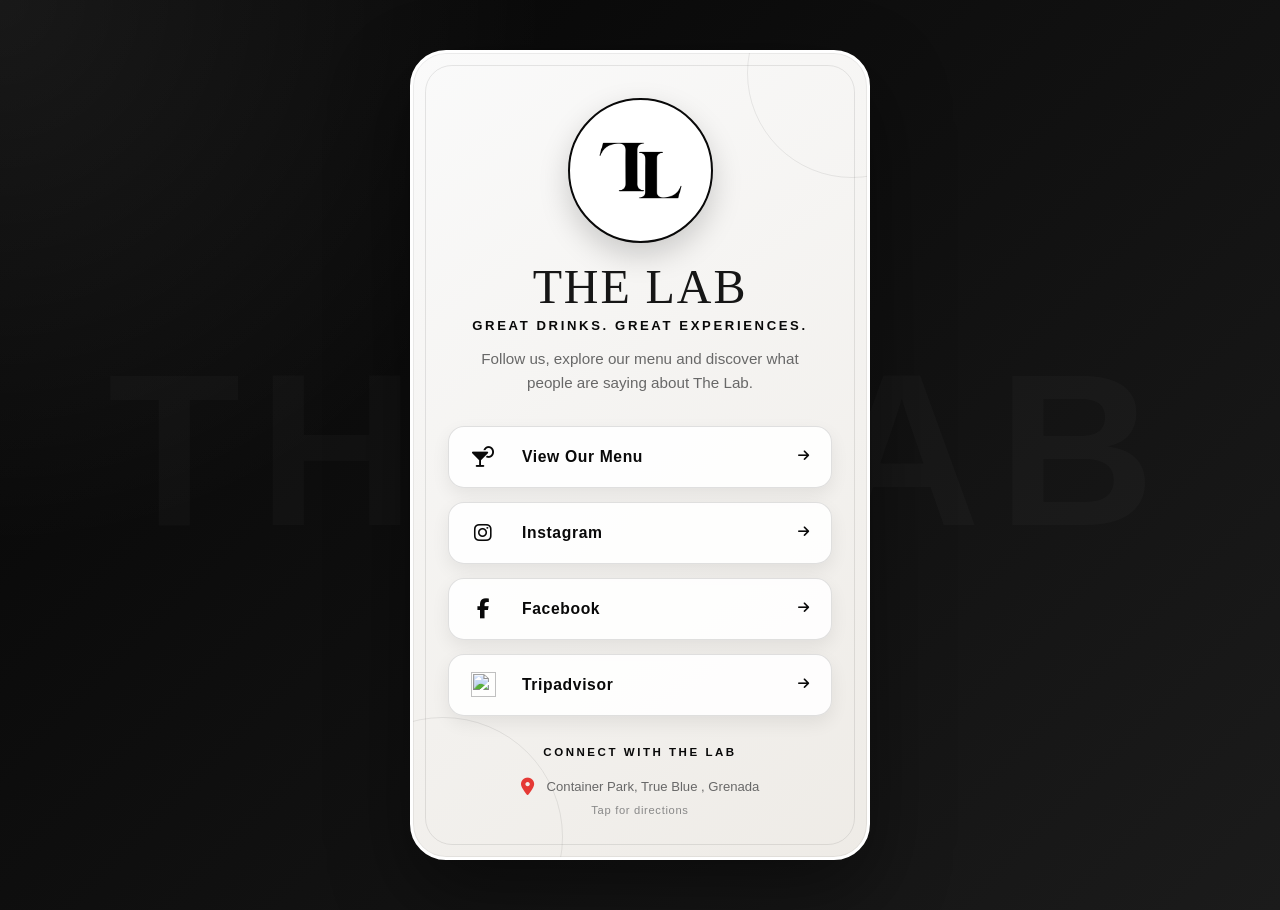
==== index.html @ 49b2a1d4 "Add index" ====
<!DOCTYPE html>
<html lang="en">
<head>
    <meta charset="UTF-8">

    <meta
        name="viewport"
        content="width=device-width, initial-scale=1.0"
    >

    <meta
        name="description"
        content="Connect with The Lab on Facebook, Instagram and Tripadvisor, or view our menu."
    >

    <title>The Lab | Connect With Us</title>

    <link rel="stylesheet" href="style.css">

    <!-- Font Awesome icons -->
    <link
        rel="stylesheet"
        href="https://cdnjs.cloudflare.com/ajax/libs/font-awesome/6.7.2/css/all.min.css"
    >
</head>

<body>

    <main class="page-container">

        <section class="profile-card">

            <div class="decorative-circle circle-one"></div>
            <div class="decorative-circle circle-two"></div>

            <header class="profile-header">

                <div class="logo-container">
                    <img
                        src="images/the-lab-logo.png"
                        alt="The Lab logo"
                        class="profile-logo"
                    >
                </div>

                <h1>The Lab</h1>

                <p class="tagline">
                    Great drinks. Great experiences.
                </p>

                <p class="intro">
                    Follow us, explore our menu and discover what people
                    are saying about The Lab.
                </p>

            </header>

            <nav class="social-links" aria-label="The Lab links">
                <!-- Replace menu.html with your menu page or PDF link -->
                <a
                    href="menu.html"
                    class="social-link menu-link"
                >
                    <span class="icon-container">
                        <i class="fa-solid fa-martini-glass-citrus"></i>
                    </span>

                    <span class="link-text">View Our Menu</span>

                    <i class="fa-solid fa-arrow-right arrow-icon"></i>
                </a>         
                       
                <!-- Replace the URL below with your Instagram link -->
                <a
                    href="https://www.instagram.com/YOUR-PAGE"
                    class="social-link instagram-link"
                    target="_blank"
                    rel="noopener noreferrer"
                >
                    <span class="icon-container">
                        <i class="fa-brands fa-instagram"></i>
                    </span>

                    <span class="link-text">Instagram</span>

                    <i class="fa-solid fa-arrow-right arrow-icon"></i>
                </a>
                <!-- Replace the URL below with your Facebook link -->
                <a
                    href="https://www.facebook.com/YOUR-PAGE"
                    class="social-link facebook-link"
                    target="_blank"
                    rel="noopener noreferrer"
                >
                    <span class="icon-container">
                        <i class="fa-brands fa-facebook-f"></i>
                    </span>

                    <span class="link-text">Facebook</span>

                    <i class="fa-solid fa-arrow-right arrow-icon"></i>
                </a>





                <!-- Replace the URL below with your Tripadvisor link -->
                <a
                    href="https://www.tripadvisor.com/YOUR-PAGE"
                    class="social-link tripadvisor-link"
                    target="_blank"
                    rel="noopener noreferrer"
                >
                    <span class="icon-container">
                       <img
    src="https://cdn.simpleicons.org/tripadvisor/000000"
    alt=""
    class="tripadvisor-icon"
>
                    </span>

                    <span class="link-text">Tripadvisor</span>

                    <i class="fa-solid fa-arrow-right arrow-icon"></i>
                </a>

            </nav>

            <footer class="profile-footer">

                <p>Connect with The Lab</p>

              <a
    href="https://www.google.com/maps/search/?api=1&query=True+Blue+Container+Park+Grenada"
    class="location-link"
    target="_blank"
    rel="noopener noreferrer"
    aria-label="Open The Lab location in Google Maps"
>
    <i class="fa-solid fa-location-dot"></i>

    <span>
       Container Park, True Blue , Grenada
    </span>

    <small>Tap for directions</small>
</a>

            </footer>

        </section>

    </main>

</body>
</html>
---- style.css ----
/* =========================================
   THE LAB LINK PAGE
   ========================================= */

:root {
    --black: #090909;
    --soft-black: #161616;
    --white: #ffffff;
    --cream: #f6f3ee;
    --light-grey: #eeeeee;
    --text-grey: #686868;

    --facebook-blue: #1877f2;
    --tripadvisor-green: #34e0a1;

    --card-width: 460px;
    --transition: 0.3s ease;
}


/* =========================================
   BASIC RESET
   ========================================= */

* {
    box-sizing: border-box;
    margin: 0;
    padding: 0;
}

html {
    scroll-behavior: smooth;
}

body {
    min-height: 100vh;
    font-family: Arial, Helvetica, sans-serif;
    color: var(--soft-black);
    background:
        radial-gradient(
            circle at top left,
            rgba(255, 255, 255, 0.08),
            transparent 35%
        ),
        linear-gradient(
            135deg,
            #050505,
            #1b1b1b
        );
}


/* =========================================
   PAGE CONTAINER
   ========================================= */

.page-container {
    position: relative;
    display: flex;
    align-items: center;
    justify-content: center;
    min-height: 100vh;
    padding: 50px 20px;
    overflow: hidden;
}


/* Background decorative text */

.page-container::before {
    content: "THE LAB";
    position: fixed;
    top: 50%;
    left: 50%;
    z-index: 0;

    color: rgba(255, 255, 255, 0.025);
    font-size: clamp(5rem, 17vw, 15rem);
    font-weight: 900;
    letter-spacing: 0.08em;
    white-space: nowrap;

    transform: translate(-50%, -50%);
    pointer-events: none;
}


/* =========================================
   PROFILE CARD
   ========================================= */

.profile-card {
    position: relative;
    z-index: 1;

    width: 100%;
    max-width: var(--card-width);
    padding: 45px 35px 30px;

    background:
        linear-gradient(
            145deg,
            rgba(255, 255, 255, 0.98),
            rgba(243, 240, 235, 0.98)
        );

    border: 3px solid var(--white);
    border-radius: 36px;

    box-shadow:
        0 30px 80px rgba(0, 0, 0, 0.45),
        inset 0 0 0 1px rgba(0, 0, 0, 0.06);

    overflow: hidden;
}


/* Inner decorative line */

.profile-card::before {
    content: "";
    position: absolute;
    inset: 12px;

    border: 1px solid rgba(0, 0, 0, 0.09);
    border-radius: 27px;

    pointer-events: none;
}


/* =========================================
   DECORATIVE CIRCLES
   ========================================= */

.decorative-circle {
    position: absolute;
    border: 1px solid rgba(0, 0, 0, 0.08);
    border-radius: 50%;
    pointer-events: none;
}

.circle-one {
    top: -85px;
    right: -90px;
    width: 210px;
    height: 210px;
}

.circle-two {
    bottom: -100px;
    left: -90px;
    width: 240px;
    height: 240px;
}


/* =========================================
   PROFILE HEADER
   ========================================= */

.profile-header {
    position: relative;
    z-index: 2;
    text-align: center;
}

.logo-container {
    display: inline-flex;
    align-items: center;
    justify-content: center;

    width: 145px;
    height: 145px;
    margin-bottom: 20px;
    padding: 6px;

    background: var(--white);
    border: 2px solid var(--black);
    border-radius: 50%;

    box-shadow: 0 12px 30px rgba(0, 0, 0, 0.18);
}

.profile-logo {
    display: block;
    width: 100%;
    height: 100%;

    object-fit: cover;
    border-radius: 50%;
}

.profile-header h1 {
    margin-bottom: 7px;

    font-family: Georgia, "Times New Roman", serif;
    font-size: 3rem;
    font-weight: 500;
    letter-spacing: 0.04em;
    line-height: 1;
    text-transform: uppercase;
}

.tagline {
    margin-bottom: 14px;

    color: var(--black);
    font-size: 0.82rem;
    font-weight: 700;
    letter-spacing: 0.2em;
    text-transform: uppercase;
}

.intro {
    max-width: 335px;
    margin: 0 auto 30px;

    color: var(--text-grey);
    font-size: 0.95rem;
    line-height: 1.6;
}


/* =========================================
   SOCIAL LINKS
   ========================================= */

.social-links {
    position: relative;
    z-index: 2;

    display: flex;
    flex-direction: column;
    gap: 14px;
}

.social-link {
    position: relative;

    display: grid;
    grid-template-columns: 48px 1fr 30px;
    align-items: center;

    width: 100%;
    min-height: 62px;
    padding: 7px 13px;

    color: var(--black);
    text-decoration: none;

    background: rgba(255, 255, 255, 0.88);
    border: 1px solid rgba(0, 0, 0, 0.12);
    border-radius: 16px;

    box-shadow: 0 7px 18px rgba(0, 0, 0, 0.07);

    transition:
        color var(--transition),
        background var(--transition),
        border-color var(--transition),
        box-shadow var(--transition),
        transform var(--transition);
}

.icon-container {
    display: flex;
    align-items: center;
    justify-content: center;

    width: 42px;
    height: 42px;

    font-size: 1.25rem;
    border-radius: 12px;

    transition:
        color var(--transition),
        background var(--transition),
        transform var(--transition);
}

.link-text {
    padding: 0 12px;

    font-size: 0.98rem;
    font-weight: 700;
    letter-spacing: 0.04em;
}

.arrow-icon {
    justify-self: center;
    font-size: 0.8rem;

    transition: transform var(--transition);
}


/* General hover movement */

.social-link:hover,
.social-link:focus-visible {
    color: var(--white);
    border-color: transparent;

    box-shadow: 0 12px 25px rgba(0, 0, 0, 0.18);
    transform: translateY(-3px);
}

.social-link:hover .icon-container,
.social-link:focus-visible .icon-container {
    background: rgba(255, 255, 255, 0.18);
    transform: scale(1.05);
}

.social-link:hover .arrow-icon,
.social-link:focus-visible .arrow-icon {
    transform: translateX(4px);
}


/* =========================================
   FACEBOOK HOVER
   ========================================= */

.facebook-link:hover,
.facebook-link:focus-visible {
    background: var(--facebook-blue);
}


/* =========================================
   INSTAGRAM HOVER
   ========================================= */

.instagram-link:hover,
.instagram-link:focus-visible {
    background:
        linear-gradient(
            135deg,
            #405de6 0%,
            #5851db 18%,
            #833ab4 36%,
            #c13584 54%,
            #e1306c 68%,
            #fd1d1d 82%,
            #f77737 100%
        );
}


/* =========================================
   MENU HOVER
   ========================================= */

.menu-link:hover,
.menu-link:focus-visible {
    color: var(--white);
    background: var(--black);
}


/* =========================================
   TRIPADVISOR HOVER
   ========================================= */

.tripadvisor-link:hover,
.tripadvisor-link:focus-visible {
    color: var(--black);
    background: var(--tripadvisor-green);
}

.tripadvisor-link:hover .icon-container,
.tripadvisor-link:focus-visible .icon-container {
    color: var(--black);
    background: rgba(255, 255, 255, 0.45);
}


/* =========================================
   KEYBOARD ACCESSIBILITY
   ========================================= */

.social-link:focus-visible {
    outline: 3px solid var(--black);
    outline-offset: 4px;
}


/* =========================================
   FOOTER
   ========================================= */

.profile-footer {
    position: relative;
    z-index: 2;

    margin-top: 30px;
    text-align: center;
}

.profile-footer p {
    margin-bottom: 9px;

    color: var(--black);
    font-size: 0.72rem;
    font-weight: 700;
    letter-spacing: 0.22em;
    text-transform: uppercase;
}

.profile-footer span {
    color: var(--text-grey);
    font-size: 0.82rem;
}

.profile-footer i {
    margin-right: 5px;
}


/* =========================================
   TABLET AND SMALL LAPTOPS
   ========================================= */

@media (max-width: 768px) {
    .page-container {
        padding: 30px 16px;
    }

    .profile-card {
        max-width: 430px;
        padding: 38px 28px 26px;
        border-radius: 30px;
    }

    .logo-container {
        width: 130px;
        height: 130px;
    }

    .profile-header h1 {
        font-size: 2.6rem;
    }
}


/* =========================================
   MOBILE PHONES
   ========================================= */

@media (max-width: 480px) {
    .page-container {
        align-items: flex-start;
        padding: 14px 10px;
    }

    .profile-card {
        min-height: calc(100vh - 28px);
        padding: 32px 18px 24px;

        border-width: 2px;
        border-radius: 25px;
    }

    .profile-card::before {
        inset: 8px;
        border-radius: 19px;
    }

    .logo-container {
        width: 112px;
        height: 112px;
        margin-bottom: 16px;
    }

    .profile-header h1 {
        font-size: 2.25rem;
    }

    .tagline {
        font-size: 0.7rem;
        letter-spacing: 0.14em;
    }

    .intro {
        margin-bottom: 24px;
        padding: 0 8px;
        font-size: 0.87rem;
    }

    .social-links {
        gap: 11px;
    }

    .social-link {
        grid-template-columns: 43px 1fr 24px;
        min-height: 57px;
        padding: 6px 10px;
        border-radius: 14px;
    }

    .icon-container {
        width: 38px;
        height: 38px;
        font-size: 1.1rem;
    }

    .link-text {
        padding: 0 9px;
        font-size: 0.9rem;
    }

    .profile-footer {
        margin-top: 24px;
    }
}


/* =========================================
   VERY SMALL MOBILE PHONES
   ========================================= */

@media (max-width: 350px) {
    .profile-card {
        padding-right: 14px;
        padding-left: 14px;
    }

    .profile-header h1 {
        font-size: 2rem;
    }

    .link-text {
        font-size: 0.84rem;
    }
}


/* =========================================
   REDUCED-MOTION ACCESSIBILITY
   ========================================= */

@media (prefers-reduced-motion: reduce) {
    *,
    *::before,
    *::after {
        scroll-behavior: auto !important;
        transition: none !important;
    }
}

/* =========================================
   CLICKABLE BUSINESS LOCATION
   ========================================= */

.location-link {
    display: inline-flex;
    align-items: center;
    justify-content: center;
    gap: 8px;
    flex-wrap: wrap;

    padding: 10px 15px;

    color: var(--text-grey);
    font-size: 0.85rem;
    text-decoration: none;

    border: 1px solid transparent;
    border-radius: 12px;

    transition:
        color var(--transition),
        background var(--transition),
        border-color var(--transition),
        transform var(--transition);
}

.location-link i {
    color: #e53935;
    font-size: 1.1rem;
}

.location-link small {
    width: 100%;
    margin-top: 1px;

    color: #888888;
    font-size: 0.7rem;
    letter-spacing: 0.06em;
}

.location-link:hover,
.location-link:focus-visible {
    color: var(--white);
    background: var(--black);
    border-color: var(--black);
    transform: translateY(-2px);
}

.location-link:hover i,
.location-link:focus-visible i {
    color: #ff4d4d;
}

.location-link:hover small,
.location-link:focus-visible small {
    color: #dddddd;
}

.location-link:focus-visible {
    outline: 3px solid var(--black);
    outline-offset: 3px;
}

.tripadvisor-icon {
    display: block;
    width: 25px;
    height: 25px;
    object-fit: contain;

    transition:
        transform var(--transition),
        filter var(--transition);
}

.tripadvisor-link:hover .tripadvisor-icon,
.tripadvisor-link:focus-visible .tripadvisor-icon {
    transform: scale(1.08);
}
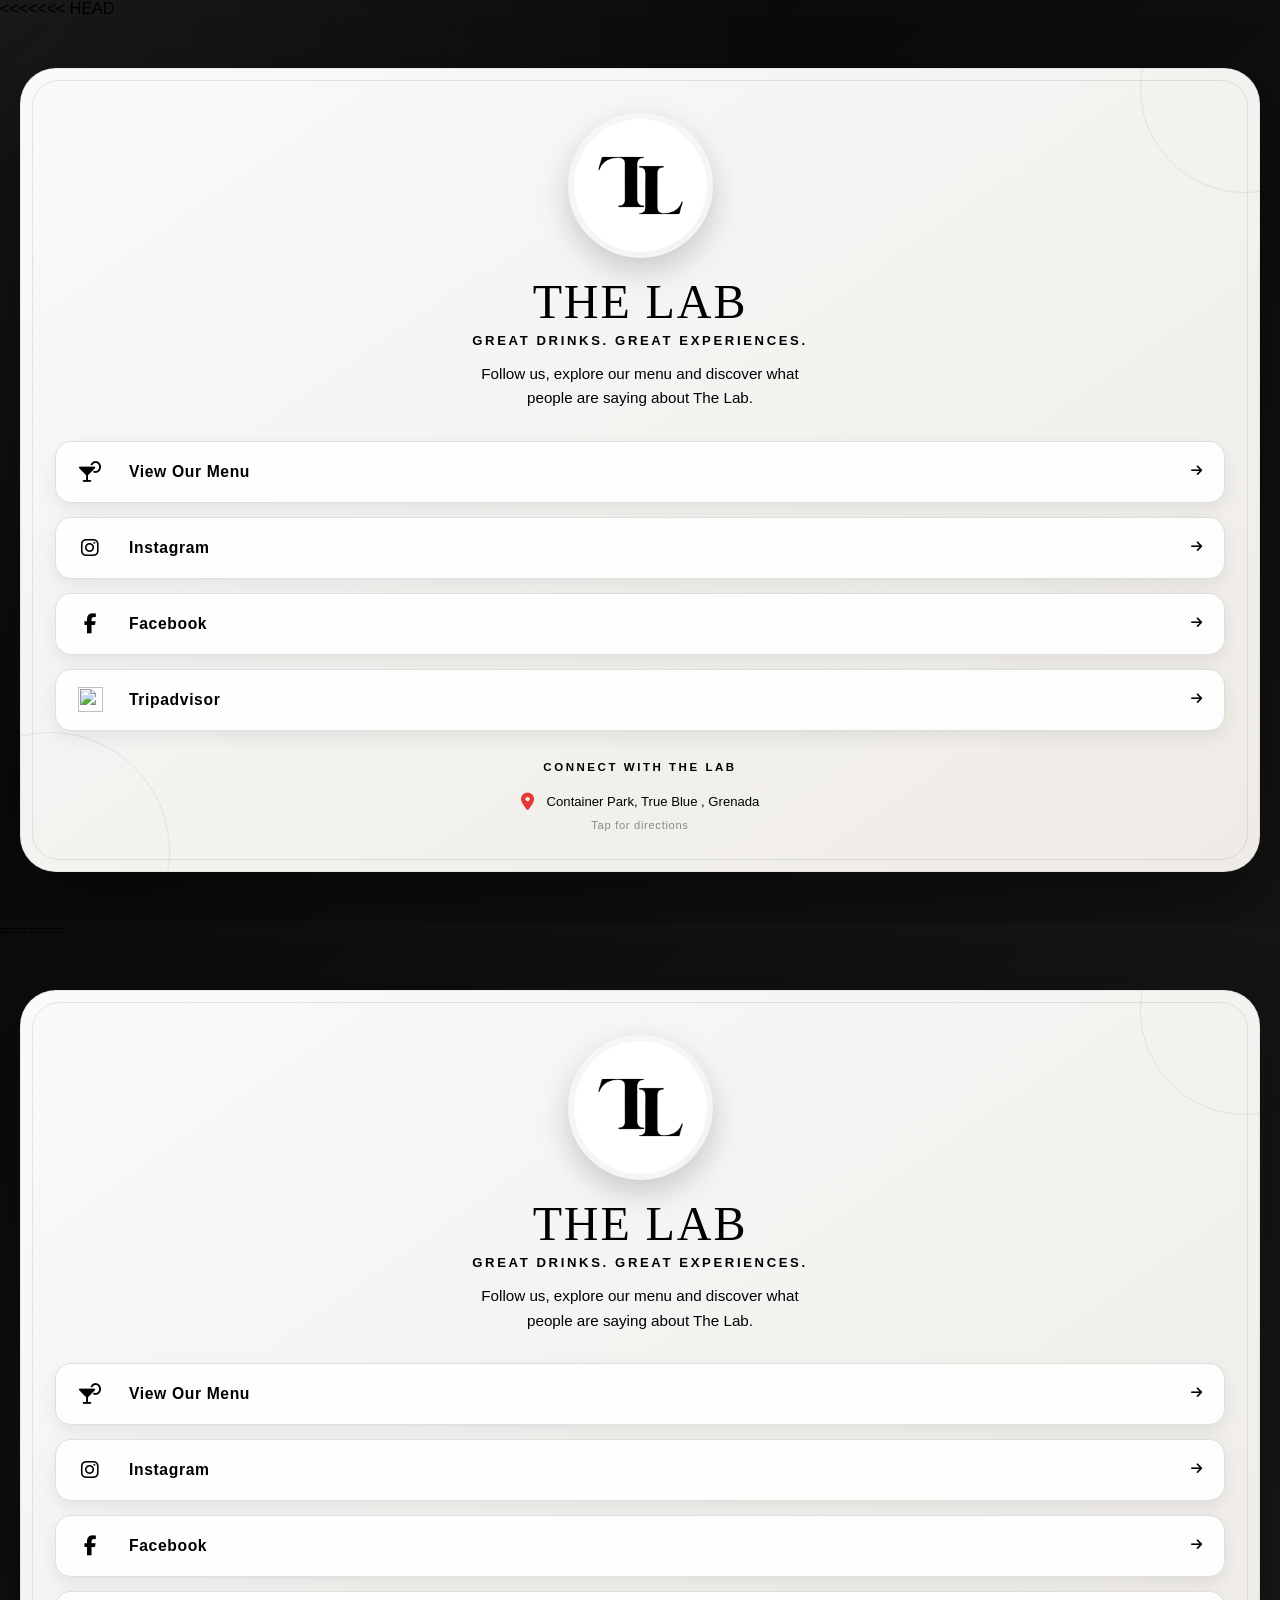
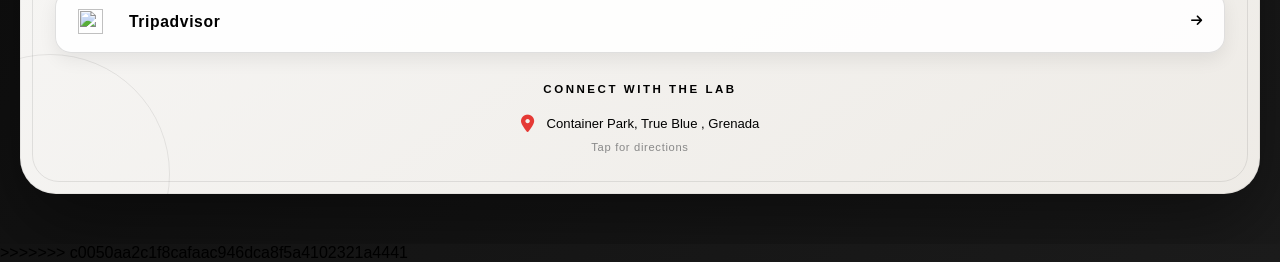
==== commit 173069b4: "Add The Lab website" ====
--- a/index.html
+++ b/index.html
@@ -1,3 +1,4 @@
+<<<<<<< HEAD
 <!DOCTYPE html>
 <html lang="en">
 <head>
@@ -155,4 +156,163 @@
     </main>
 
 </body>
+=======
+<!DOCTYPE html>
+<html lang="en">
+<head>
+    <meta charset="UTF-8">
+
+    <meta
+        name="viewport"
+        content="width=device-width, initial-scale=1.0"
+    >
+
+    <meta
+        name="description"
+        content="Connect with The Lab on Facebook, Instagram and Tripadvisor, or view our menu."
+    >
+
+    <title>The Lab | Connect With Us</title>
+
+    <link rel="stylesheet" href="style.css">
+
+    <!-- Font Awesome icons -->
+    <link
+        rel="stylesheet"
+        href="https://cdnjs.cloudflare.com/ajax/libs/font-awesome/6.7.2/css/all.min.css"
+    >
+</head>
+
+<body>
+
+    <main class="page-container">
+
+        <section class="profile-card">
+
+            <div class="decorative-circle circle-one"></div>
+            <div class="decorative-circle circle-two"></div>
+
+            <header class="profile-header">
+
+                <div class="logo-container">
+                    <img
+                        src="images/the-lab-logo.png"
+                        alt="The Lab logo"
+                        class="profile-logo"
+                    >
+                </div>
+
+                <h1>The Lab</h1>
+
+                <p class="tagline">
+                    Great drinks. Great experiences.
+                </p>
+
+                <p class="intro">
+                    Follow us, explore our menu and discover what people
+                    are saying about The Lab.
+                </p>
+
+            </header>
+
+            <nav class="social-links" aria-label="The Lab links">
+                <!-- Replace menu.html with your menu page or PDF link -->
+                <a
+                    href="menu.html"
+                    class="social-link menu-link"
+                >
+                    <span class="icon-container">
+                        <i class="fa-solid fa-martini-glass-citrus"></i>
+                    </span>
+
+                    <span class="link-text">View Our Menu</span>
+
+                    <i class="fa-solid fa-arrow-right arrow-icon"></i>
+                </a>         
+                       
+                <!-- Replace the URL below with your Instagram link -->
+                <a
+                    href="https://www.instagram.com/YOUR-PAGE"
+                    class="social-link instagram-link"
+                    target="_blank"
+                    rel="noopener noreferrer"
+                >
+                    <span class="icon-container">
+                        <i class="fa-brands fa-instagram"></i>
+                    </span>
+
+                    <span class="link-text">Instagram</span>
+
+                    <i class="fa-solid fa-arrow-right arrow-icon"></i>
+                </a>
+                <!-- Replace the URL below with your Facebook link -->
+                <a
+                    href="https://www.facebook.com/YOUR-PAGE"
+                    class="social-link facebook-link"
+                    target="_blank"
+                    rel="noopener noreferrer"
+                >
+                    <span class="icon-container">
+                        <i class="fa-brands fa-facebook-f"></i>
+                    </span>
+
+                    <span class="link-text">Facebook</span>
+
+                    <i class="fa-solid fa-arrow-right arrow-icon"></i>
+                </a>
+
+
+
+
+
+                <!-- Replace the URL below with your Tripadvisor link -->
+                <a
+                    href="https://www.tripadvisor.com/YOUR-PAGE"
+                    class="social-link tripadvisor-link"
+                    target="_blank"
+                    rel="noopener noreferrer"
+                >
+                    <span class="icon-container">
+                       <img
+    src="https://cdn.simpleicons.org/tripadvisor/000000"
+    alt=""
+    class="tripadvisor-icon"
+>
+                    </span>
+
+                    <span class="link-text">Tripadvisor</span>
+
+                    <i class="fa-solid fa-arrow-right arrow-icon"></i>
+                </a>
+
+            </nav>
+
+            <footer class="profile-footer">
+
+                <p>Connect with The Lab</p>
+
+              <a
+    href="https://www.google.com/maps/search/?api=1&query=True+Blue+Container+Park+Grenada"
+    class="location-link"
+    target="_blank"
+    rel="noopener noreferrer"
+    aria-label="Open The Lab location in Google Maps"
+>
+    <i class="fa-solid fa-location-dot"></i>
+
+    <span>
+       Container Park, True Blue , Grenada
+    </span>
+
+    <small>Tap for directions</small>
+</a>
+
+            </footer>
+
+        </section>
+
+    </main>
+
+</body>
+>>>>>>> c0050aa2c1f8cafaac946dca8f5a4102321a4441
 </html>
--- a/style.css
+++ b/style.css
@@ -1,631 +1,1264 @@
-/* =========================================
-   THE LAB LINK PAGE
-   ========================================= */
-
-:root {
-    --black: #090909;
-    --soft-black: #161616;
-    --white: #ffffff;
-    --cream: #f6f3ee;
-    --light-grey: #eeeeee;
-    --text-grey: #686868;
-
-    --facebook-blue: #1877f2;
-    --tripadvisor-green: #34e0a1;
-
-    --card-width: 460px;
-    --transition: 0.3s ease;
-}
-
-
-/* =========================================
-   BASIC RESET
-   ========================================= */
-
-* {
-    box-sizing: border-box;
-    margin: 0;
-    padding: 0;
-}
-
-html {
-    scroll-behavior: smooth;
-}
-
-body {
-    min-height: 100vh;
-    font-family: Arial, Helvetica, sans-serif;
-    color: var(--soft-black);
-    background:
-        radial-gradient(
-            circle at top left,
-            rgba(255, 255, 255, 0.08),
-            transparent 35%
-        ),
-        linear-gradient(
-            135deg,
-            #050505,
-            #1b1b1b
-        );
-}
-
-
-/* =========================================
-   PAGE CONTAINER
-   ========================================= */
-
-.page-container {
-    position: relative;
-    display: flex;
-    align-items: center;
-    justify-content: center;
-    min-height: 100vh;
-    padding: 50px 20px;
-    overflow: hidden;
-}
-
-
-/* Background decorative text */
-
-.page-container::before {
-    content: "THE LAB";
-    position: fixed;
-    top: 50%;
-    left: 50%;
-    z-index: 0;
-
-    color: rgba(255, 255, 255, 0.025);
-    font-size: clamp(5rem, 17vw, 15rem);
-    font-weight: 900;
-    letter-spacing: 0.08em;
-    white-space: nowrap;
-
-    transform: translate(-50%, -50%);
-    pointer-events: none;
-}
-
-
-/* =========================================
-   PROFILE CARD
-   ========================================= */
-
-.profile-card {
-    position: relative;
-    z-index: 1;
-
-    width: 100%;
-    max-width: var(--card-width);
-    padding: 45px 35px 30px;
-
-    background:
-        linear-gradient(
-            145deg,
-            rgba(255, 255, 255, 0.98),
-            rgba(243, 240, 235, 0.98)
-        );
-
-    border: 3px solid var(--white);
-    border-radius: 36px;
-
-    box-shadow:
-        0 30px 80px rgba(0, 0, 0, 0.45),
-        inset 0 0 0 1px rgba(0, 0, 0, 0.06);
-
-    overflow: hidden;
-}
-
-
-/* Inner decorative line */
-
-.profile-card::before {
-    content: "";
-    position: absolute;
-    inset: 12px;
-
-    border: 1px solid rgba(0, 0, 0, 0.09);
-    border-radius: 27px;
-
-    pointer-events: none;
-}
-
-
-/* =========================================
-   DECORATIVE CIRCLES
-   ========================================= */
-
-.decorative-circle {
-    position: absolute;
-    border: 1px solid rgba(0, 0, 0, 0.08);
-    border-radius: 50%;
-    pointer-events: none;
-}
-
-.circle-one {
-    top: -85px;
-    right: -90px;
-    width: 210px;
-    height: 210px;
-}
-
-.circle-two {
-    bottom: -100px;
-    left: -90px;
-    width: 240px;
-    height: 240px;
-}
-
-
-/* =========================================
-   PROFILE HEADER
-   ========================================= */
-
-.profile-header {
-    position: relative;
-    z-index: 2;
-    text-align: center;
-}
-
-.logo-container {
-    display: inline-flex;
-    align-items: center;
-    justify-content: center;
-
-    width: 145px;
-    height: 145px;
-    margin-bottom: 20px;
-    padding: 6px;
-
-    background: var(--white);
-    border: 2px solid var(--black);
-    border-radius: 50%;
-
-    box-shadow: 0 12px 30px rgba(0, 0, 0, 0.18);
-}
-
-.profile-logo {
-    display: block;
-    width: 100%;
-    height: 100%;
-
-    object-fit: cover;
-    border-radius: 50%;
-}
-
-.profile-header h1 {
-    margin-bottom: 7px;
-
-    font-family: Georgia, "Times New Roman", serif;
-    font-size: 3rem;
-    font-weight: 500;
-    letter-spacing: 0.04em;
-    line-height: 1;
-    text-transform: uppercase;
-}
-
-.tagline {
-    margin-bottom: 14px;
-
-    color: var(--black);
-    font-size: 0.82rem;
-    font-weight: 700;
-    letter-spacing: 0.2em;
-    text-transform: uppercase;
-}
-
-.intro {
-    max-width: 335px;
-    margin: 0 auto 30px;
-
-    color: var(--text-grey);
-    font-size: 0.95rem;
-    line-height: 1.6;
-}
-
-
-/* =========================================
-   SOCIAL LINKS
-   ========================================= */
-
-.social-links {
-    position: relative;
-    z-index: 2;
-
-    display: flex;
-    flex-direction: column;
-    gap: 14px;
-}
-
-.social-link {
-    position: relative;
-
-    display: grid;
-    grid-template-columns: 48px 1fr 30px;
-    align-items: center;
-
-    width: 100%;
-    min-height: 62px;
-    padding: 7px 13px;
-
-    color: var(--black);
-    text-decoration: none;
-
-    background: rgba(255, 255, 255, 0.88);
-    border: 1px solid rgba(0, 0, 0, 0.12);
-    border-radius: 16px;
-
-    box-shadow: 0 7px 18px rgba(0, 0, 0, 0.07);
-
-    transition:
-        color var(--transition),
-        background var(--transition),
-        border-color var(--transition),
-        box-shadow var(--transition),
-        transform var(--transition);
-}
-
-.icon-container {
-    display: flex;
-    align-items: center;
-    justify-content: center;
-
-    width: 42px;
-    height: 42px;
-
-    font-size: 1.25rem;
-    border-radius: 12px;
-
-    transition:
-        color var(--transition),
-        background var(--transition),
-        transform var(--transition);
-}
-
-.link-text {
-    padding: 0 12px;
-
-    font-size: 0.98rem;
-    font-weight: 700;
-    letter-spacing: 0.04em;
-}
-
-.arrow-icon {
-    justify-self: center;
-    font-size: 0.8rem;
-
-    transition: transform var(--transition);
-}
-
-
-/* General hover movement */
-
-.social-link:hover,
-.social-link:focus-visible {
-    color: var(--white);
-    border-color: transparent;
-
-    box-shadow: 0 12px 25px rgba(0, 0, 0, 0.18);
-    transform: translateY(-3px);
-}
-
-.social-link:hover .icon-container,
-.social-link:focus-visible .icon-container {
-    background: rgba(255, 255, 255, 0.18);
-    transform: scale(1.05);
-}
-
-.social-link:hover .arrow-icon,
-.social-link:focus-visible .arrow-icon {
-    transform: translateX(4px);
-}
-
-
-/* =========================================
-   FACEBOOK HOVER
-   ========================================= */
-
-.facebook-link:hover,
-.facebook-link:focus-visible {
-    background: var(--facebook-blue);
-}
-
-
-/* =========================================
-   INSTAGRAM HOVER
-   ========================================= */
-
-.instagram-link:hover,
-.instagram-link:focus-visible {
-    background:
-        linear-gradient(
-            135deg,
-            #405de6 0%,
-            #5851db 18%,
-            #833ab4 36%,
-            #c13584 54%,
-            #e1306c 68%,
-            #fd1d1d 82%,
-            #f77737 100%
-        );
-}
-
-
-/* =========================================
-   MENU HOVER
-   ========================================= */
-
-.menu-link:hover,
-.menu-link:focus-visible {
-    color: var(--white);
-    background: var(--black);
-}
-
-
-/* =========================================
-   TRIPADVISOR HOVER
-   ========================================= */
-
-.tripadvisor-link:hover,
-.tripadvisor-link:focus-visible {
-    color: var(--black);
-    background: var(--tripadvisor-green);
-}
-
-.tripadvisor-link:hover .icon-container,
-.tripadvisor-link:focus-visible .icon-container {
-    color: var(--black);
-    background: rgba(255, 255, 255, 0.45);
-}
-
-
-/* =========================================
-   KEYBOARD ACCESSIBILITY
-   ========================================= */
-
-.social-link:focus-visible {
-    outline: 3px solid var(--black);
-    outline-offset: 4px;
-}
-
-
-/* =========================================
-   FOOTER
-   ========================================= */
-
-.profile-footer {
-    position: relative;
-    z-index: 2;
-
-    margin-top: 30px;
-    text-align: center;
-}
-
-.profile-footer p {
-    margin-bottom: 9px;
-
-    color: var(--black);
-    font-size: 0.72rem;
-    font-weight: 700;
-    letter-spacing: 0.22em;
-    text-transform: uppercase;
-}
-
-.profile-footer span {
-    color: var(--text-grey);
-    font-size: 0.82rem;
-}
-
-.profile-footer i {
-    margin-right: 5px;
-}
-
-
-/* =========================================
-   TABLET AND SMALL LAPTOPS
-   ========================================= */
-
-@media (max-width: 768px) {
-    .page-container {
-        padding: 30px 16px;
-    }
-
-    .profile-card {
-        max-width: 430px;
-        padding: 38px 28px 26px;
-        border-radius: 30px;
-    }
-
-    .logo-container {
-        width: 130px;
-        height: 130px;
-    }
-
-    .profile-header h1 {
-        font-size: 2.6rem;
-    }
-}
-
-
-/* =========================================
-   MOBILE PHONES
-   ========================================= */
-
-@media (max-width: 480px) {
-    .page-container {
-        align-items: flex-start;
-        padding: 14px 10px;
-    }
-
-    .profile-card {
-        min-height: calc(100vh - 28px);
-        padding: 32px 18px 24px;
-
-        border-width: 2px;
-        border-radius: 25px;
-    }
-
-    .profile-card::before {
-        inset: 8px;
-        border-radius: 19px;
-    }
-
-    .logo-container {
-        width: 112px;
-        height: 112px;
-        margin-bottom: 16px;
-    }
-
-    .profile-header h1 {
-        font-size: 2.25rem;
-    }
-
-    .tagline {
-        font-size: 0.7rem;
-        letter-spacing: 0.14em;
-    }
-
-    .intro {
-        margin-bottom: 24px;
-        padding: 0 8px;
-        font-size: 0.87rem;
-    }
-
-    .social-links {
-        gap: 11px;
-    }
-
-    .social-link {
-        grid-template-columns: 43px 1fr 24px;
-        min-height: 57px;
-        padding: 6px 10px;
-        border-radius: 14px;
-    }
-
-    .icon-container {
-        width: 38px;
-        height: 38px;
-        font-size: 1.1rem;
-    }
-
-    .link-text {
-        padding: 0 9px;
-        font-size: 0.9rem;
-    }
-
-    .profile-footer {
-        margin-top: 24px;
-    }
-}
-
-
-/* =========================================
-   VERY SMALL MOBILE PHONES
-   ========================================= */
-
-@media (max-width: 350px) {
-    .profile-card {
-        padding-right: 14px;
-        padding-left: 14px;
-    }
-
-    .profile-header h1 {
-        font-size: 2rem;
-    }
-
-    .link-text {
-        font-size: 0.84rem;
-    }
-}
-
-
-/* =========================================
-   REDUCED-MOTION ACCESSIBILITY
-   ========================================= */
-
-@media (prefers-reduced-motion: reduce) {
-    *,
-    *::before,
-    *::after {
-        scroll-behavior: auto !important;
-        transition: none !important;
-    }
-}
-
-/* =========================================
-   CLICKABLE BUSINESS LOCATION
-   ========================================= */
-
-.location-link {
-    display: inline-flex;
-    align-items: center;
-    justify-content: center;
-    gap: 8px;
-    flex-wrap: wrap;
-
-    padding: 10px 15px;
-
-    color: var(--text-grey);
-    font-size: 0.85rem;
-    text-decoration: none;
-
-    border: 1px solid transparent;
-    border-radius: 12px;
-
-    transition:
-        color var(--transition),
-        background var(--transition),
-        border-color var(--transition),
-        transform var(--transition);
-}
-
-.location-link i {
-    color: #e53935;
-    font-size: 1.1rem;
-}
-
-.location-link small {
-    width: 100%;
-    margin-top: 1px;
-
-    color: #888888;
-    font-size: 0.7rem;
-    letter-spacing: 0.06em;
-}
-
-.location-link:hover,
-.location-link:focus-visible {
-    color: var(--white);
-    background: var(--black);
-    border-color: var(--black);
-    transform: translateY(-2px);
-}
-
-.location-link:hover i,
-.location-link:focus-visible i {
-    color: #ff4d4d;
-}
-
-.location-link:hover small,
-.location-link:focus-visible small {
-    color: #dddddd;
-}
-
-.location-link:focus-visible {
-    outline: 3px solid var(--black);
-    outline-offset: 3px;
-}
-
-.tripadvisor-icon {
-    display: block;
-    width: 25px;
-    height: 25px;
-    object-fit: contain;
-
-    transition:
-        transform var(--transition),
-        filter var(--transition);
-}
-
-.tripadvisor-link:hover .tripadvisor-icon,
-.tripadvisor-link:focus-visible .tripadvisor-icon {
-    transform: scale(1.08);
+<<<<<<< HEAD
+/* =========================================
+   THE LAB LINK PAGE
+   ========================================= */
+
+:root {
+    --black: #090909;
+    --soft-black: #161616;
+    --white: #ffffff;
+    --cream: #f6f3ee;
+    --light-grey: #eeeeee;
+    --text-grey: #686868;
+
+    --facebook-blue: #1877f2;
+    --tripadvisor-green: #34e0a1;
+
+    --card-width: 460px;
+    --transition: 0.3s ease;
+}
+
+
+/* =========================================
+   BASIC RESET
+   ========================================= */
+
+* {
+    box-sizing: border-box;
+    margin: 0;
+    padding: 0;
+}
+
+html {
+    scroll-behavior: smooth;
+}
+
+body {
+    min-height: 100vh;
+    font-family: Arial, Helvetica, sans-serif;
+    color: var(--soft-black);
+    background:
+        radial-gradient(
+            circle at top left,
+            rgba(255, 255, 255, 0.08),
+            transparent 35%
+        ),
+        linear-gradient(
+            135deg,
+            #050505,
+            #1b1b1b
+        );
+}
+
+
+/* =========================================
+   PAGE CONTAINER
+   ========================================= */
+
+.page-container {
+    position: relative;
+    display: flex;
+    align-items: center;
+    justify-content: center;
+    min-height: 100vh;
+    padding: 50px 20px;
+    overflow: hidden;
+}
+
+
+/* Background decorative text */
+
+.page-container::before {
+    content: "THE LAB";
+    position: fixed;
+    top: 50%;
+    left: 50%;
+    z-index: 0;
+
+    color: rgba(255, 255, 255, 0.025);
+    font-size: clamp(5rem, 17vw, 15rem);
+    font-weight: 900;
+    letter-spacing: 0.08em;
+    white-space: nowrap;
+
+    transform: translate(-50%, -50%);
+    pointer-events: none;
+}
+
+
+/* =========================================
+   PROFILE CARD
+   ========================================= */
+
+.profile-card {
+    position: relative;
+    z-index: 1;
+
+    width: 100%;
+    max-width: var(--card-width);
+    padding: 45px 35px 30px;
+
+    background:
+        linear-gradient(
+            145deg,
+            rgba(255, 255, 255, 0.98),
+            rgba(243, 240, 235, 0.98)
+        );
+
+    border: 3px solid var(--white);
+    border-radius: 36px;
+
+    box-shadow:
+        0 30px 80px rgba(0, 0, 0, 0.45),
+        inset 0 0 0 1px rgba(0, 0, 0, 0.06);
+
+    overflow: hidden;
+}
+
+
+/* Inner decorative line */
+
+.profile-card::before {
+    content: "";
+    position: absolute;
+    inset: 12px;
+
+    border: 1px solid rgba(0, 0, 0, 0.09);
+    border-radius: 27px;
+
+    pointer-events: none;
+}
+
+
+/* =========================================
+   DECORATIVE CIRCLES
+   ========================================= */
+
+.decorative-circle {
+    position: absolute;
+    border: 1px solid rgba(0, 0, 0, 0.08);
+    border-radius: 50%;
+    pointer-events: none;
+}
+
+.circle-one {
+    top: -85px;
+    right: -90px;
+    width: 210px;
+    height: 210px;
+}
+
+.circle-two {
+    bottom: -100px;
+    left: -90px;
+    width: 240px;
+    height: 240px;
+}
+
+
+/* =========================================
+   PROFILE HEADER
+   ========================================= */
+
+.profile-header {
+    position: relative;
+    z-index: 2;
+    text-align: center;
+}
+
+.logo-container {
+    display: inline-flex;
+    align-items: center;
+    justify-content: center;
+
+    width: 145px;
+    height: 145px;
+    margin-bottom: 20px;
+    padding: 6px;
+
+    background: var(--white);
+    border: 2px solid var(--black);
+    border-radius: 50%;
+
+    box-shadow: 0 12px 30px rgba(0, 0, 0, 0.18);
+}
+
+.profile-logo {
+    display: block;
+    width: 100%;
+    height: 100%;
+
+    object-fit: cover;
+    border-radius: 50%;
+}
+
+.profile-header h1 {
+    margin-bottom: 7px;
+
+    font-family: Georgia, "Times New Roman", serif;
+    font-size: 3rem;
+    font-weight: 500;
+    letter-spacing: 0.04em;
+    line-height: 1;
+    text-transform: uppercase;
+}
+
+.tagline {
+    margin-bottom: 14px;
+
+    color: var(--black);
+    font-size: 0.82rem;
+    font-weight: 700;
+    letter-spacing: 0.2em;
+    text-transform: uppercase;
+}
+
+.intro {
+    max-width: 335px;
+    margin: 0 auto 30px;
+
+    color: var(--text-grey);
+    font-size: 0.95rem;
+    line-height: 1.6;
+}
+
+
+/* =========================================
+   SOCIAL LINKS
+   ========================================= */
+
+.social-links {
+    position: relative;
+    z-index: 2;
+
+    display: flex;
+    flex-direction: column;
+    gap: 14px;
+}
+
+.social-link {
+    position: relative;
+
+    display: grid;
+    grid-template-columns: 48px 1fr 30px;
+    align-items: center;
+
+    width: 100%;
+    min-height: 62px;
+    padding: 7px 13px;
+
+    color: var(--black);
+    text-decoration: none;
+
+    background: rgba(255, 255, 255, 0.88);
+    border: 1px solid rgba(0, 0, 0, 0.12);
+    border-radius: 16px;
+
+    box-shadow: 0 7px 18px rgba(0, 0, 0, 0.07);
+
+    transition:
+        color var(--transition),
+        background var(--transition),
+        border-color var(--transition),
+        box-shadow var(--transition),
+        transform var(--transition);
+}
+
+.icon-container {
+    display: flex;
+    align-items: center;
+    justify-content: center;
+
+    width: 42px;
+    height: 42px;
+
+    font-size: 1.25rem;
+    border-radius: 12px;
+
+    transition:
+        color var(--transition),
+        background var(--transition),
+        transform var(--transition);
+}
+
+.link-text {
+    padding: 0 12px;
+
+    font-size: 0.98rem;
+    font-weight: 700;
+    letter-spacing: 0.04em;
+}
+
+.arrow-icon {
+    justify-self: center;
+    font-size: 0.8rem;
+
+    transition: transform var(--transition);
+}
+
+
+/* General hover movement */
+
+.social-link:hover,
+.social-link:focus-visible {
+    color: var(--white);
+    border-color: transparent;
+
+    box-shadow: 0 12px 25px rgba(0, 0, 0, 0.18);
+    transform: translateY(-3px);
+}
+
+.social-link:hover .icon-container,
+.social-link:focus-visible .icon-container {
+    background: rgba(255, 255, 255, 0.18);
+    transform: scale(1.05);
+}
+
+.social-link:hover .arrow-icon,
+.social-link:focus-visible .arrow-icon {
+    transform: translateX(4px);
+}
+
+
+/* =========================================
+   FACEBOOK HOVER
+   ========================================= */
+
+.facebook-link:hover,
+.facebook-link:focus-visible {
+    background: var(--facebook-blue);
+}
+
+
+/* =========================================
+   INSTAGRAM HOVER
+   ========================================= */
+
+.instagram-link:hover,
+.instagram-link:focus-visible {
+    background:
+        linear-gradient(
+            135deg,
+            #405de6 0%,
+            #5851db 18%,
+            #833ab4 36%,
+            #c13584 54%,
+            #e1306c 68%,
+            #fd1d1d 82%,
+            #f77737 100%
+        );
+}
+
+
+/* =========================================
+   MENU HOVER
+   ========================================= */
+
+.menu-link:hover,
+.menu-link:focus-visible {
+    color: var(--white);
+    background: var(--black);
+}
+
+
+/* =========================================
+   TRIPADVISOR HOVER
+   ========================================= */
+
+.tripadvisor-link:hover,
+.tripadvisor-link:focus-visible {
+    color: var(--black);
+    background: var(--tripadvisor-green);
+}
+
+.tripadvisor-link:hover .icon-container,
+.tripadvisor-link:focus-visible .icon-container {
+    color: var(--black);
+    background: rgba(255, 255, 255, 0.45);
+}
+
+
+/* =========================================
+   KEYBOARD ACCESSIBILITY
+   ========================================= */
+
+.social-link:focus-visible {
+    outline: 3px solid var(--black);
+    outline-offset: 4px;
+}
+
+
+/* =========================================
+   FOOTER
+   ========================================= */
+
+.profile-footer {
+    position: relative;
+    z-index: 2;
+
+    margin-top: 30px;
+    text-align: center;
+}
+
+.profile-footer p {
+    margin-bottom: 9px;
+
+    color: var(--black);
+    font-size: 0.72rem;
+    font-weight: 700;
+    letter-spacing: 0.22em;
+    text-transform: uppercase;
+}
+
+.profile-footer span {
+    color: var(--text-grey);
+    font-size: 0.82rem;
+}
+
+.profile-footer i {
+    margin-right: 5px;
+}
+
+
+/* =========================================
+   TABLET AND SMALL LAPTOPS
+   ========================================= */
+
+@media (max-width: 768px) {
+    .page-container {
+        padding: 30px 16px;
+    }
+
+    .profile-card {
+        max-width: 430px;
+        padding: 38px 28px 26px;
+        border-radius: 30px;
+    }
+
+    .logo-container {
+        width: 130px;
+        height: 130px;
+    }
+
+    .profile-header h1 {
+        font-size: 2.6rem;
+    }
+}
+
+
+/* =========================================
+   MOBILE PHONES
+   ========================================= */
+
+@media (max-width: 480px) {
+    .page-container {
+        align-items: flex-start;
+        padding: 14px 10px;
+    }
+
+    .profile-card {
+        min-height: calc(100vh - 28px);
+        padding: 32px 18px 24px;
+
+        border-width: 2px;
+        border-radius: 25px;
+    }
+
+    .profile-card::before {
+        inset: 8px;
+        border-radius: 19px;
+    }
+
+    .logo-container {
+        width: 112px;
+        height: 112px;
+        margin-bottom: 16px;
+    }
+
+    .profile-header h1 {
+        font-size: 2.25rem;
+    }
+
+    .tagline {
+        font-size: 0.7rem;
+        letter-spacing: 0.14em;
+    }
+
+    .intro {
+        margin-bottom: 24px;
+        padding: 0 8px;
+        font-size: 0.87rem;
+    }
+
+    .social-links {
+        gap: 11px;
+    }
+
+    .social-link {
+        grid-template-columns: 43px 1fr 24px;
+        min-height: 57px;
+        padding: 6px 10px;
+        border-radius: 14px;
+    }
+
+    .icon-container {
+        width: 38px;
+        height: 38px;
+        font-size: 1.1rem;
+    }
+
+    .link-text {
+        padding: 0 9px;
+        font-size: 0.9rem;
+    }
+
+    .profile-footer {
+        margin-top: 24px;
+    }
+}
+
+
+/* =========================================
+   VERY SMALL MOBILE PHONES
+   ========================================= */
+
+@media (max-width: 350px) {
+    .profile-card {
+        padding-right: 14px;
+        padding-left: 14px;
+    }
+
+    .profile-header h1 {
+        font-size: 2rem;
+    }
+
+    .link-text {
+        font-size: 0.84rem;
+    }
+}
+
+
+/* =========================================
+   REDUCED-MOTION ACCESSIBILITY
+   ========================================= */
+
+@media (prefers-reduced-motion: reduce) {
+    *,
+    *::before,
+    *::after {
+        scroll-behavior: auto !important;
+        transition: none !important;
+    }
+}
+
+/* =========================================
+   CLICKABLE BUSINESS LOCATION
+   ========================================= */
+
+.location-link {
+    display: inline-flex;
+    align-items: center;
+    justify-content: center;
+    gap: 8px;
+    flex-wrap: wrap;
+
+    padding: 10px 15px;
+
+    color: var(--text-grey);
+    font-size: 0.85rem;
+    text-decoration: none;
+
+    border: 1px solid transparent;
+    border-radius: 12px;
+
+    transition:
+        color var(--transition),
+        background var(--transition),
+        border-color var(--transition),
+        transform var(--transition);
+}
+
+.location-link i {
+    color: #e53935;
+    font-size: 1.1rem;
+}
+
+.location-link small {
+    width: 100%;
+    margin-top: 1px;
+
+    color: #888888;
+    font-size: 0.7rem;
+    letter-spacing: 0.06em;
+}
+
+.location-link:hover,
+.location-link:focus-visible {
+    color: var(--white);
+    background: var(--black);
+    border-color: var(--black);
+    transform: translateY(-2px);
+}
+
+.location-link:hover i,
+.location-link:focus-visible i {
+    color: #ff4d4d;
+}
+
+.location-link:hover small,
+.location-link:focus-visible small {
+    color: #dddddd;
+}
+
+.location-link:focus-visible {
+    outline: 3px solid var(--black);
+    outline-offset: 3px;
+}
+
+.tripadvisor-icon {
+    display: block;
+    width: 25px;
+    height: 25px;
+    object-fit: contain;
+
+    transition:
+        transform var(--transition),
+        filter var(--transition);
+}
+
+.tripadvisor-link:hover .tripadvisor-icon,
+.tripadvisor-link:focus-visible .tripadvisor-icon {
+    transform: scale(1.08);
+=======
+/* =========================================
+   THE LAB LINK PAGE
+   ========================================= */
+
+:root {
+    --black: #090909;
+    --soft-black: #161616;
+    --white: #ffffff;
+    --cream: #f6f3ee;
+    --light-grey: #eeeeee;
+    --text-grey: #686868;
+
+    --facebook-blue: #1877f2;
+    --tripadvisor-green: #34e0a1;
+
+    --card-width: 460px;
+    --transition: 0.3s ease;
+}
+
+
+/* =========================================
+   BASIC RESET
+   ========================================= */
+
+* {
+    box-sizing: border-box;
+    margin: 0;
+    padding: 0;
+}
+
+html {
+    scroll-behavior: smooth;
+}
+
+body {
+    min-height: 100vh;
+    font-family: Arial, Helvetica, sans-serif;
+    color: var(--soft-black);
+    background:
+        radial-gradient(
+            circle at top left,
+            rgba(255, 255, 255, 0.08),
+            transparent 35%
+        ),
+        linear-gradient(
+            135deg,
+            #050505,
+            #1b1b1b
+        );
+}
+
+
+/* =========================================
+   PAGE CONTAINER
+   ========================================= */
+
+.page-container {
+    position: relative;
+    display: flex;
+    align-items: center;
+    justify-content: center;
+    min-height: 100vh;
+    padding: 50px 20px;
+    overflow: hidden;
+}
+
+
+/* Background decorative text */
+
+.page-container::before {
+    content: "THE LAB";
+    position: fixed;
+    top: 50%;
+    left: 50%;
+    z-index: 0;
+
+    color: rgba(255, 255, 255, 0.025);
+    font-size: clamp(5rem, 17vw, 15rem);
+    font-weight: 900;
+    letter-spacing: 0.08em;
+    white-space: nowrap;
+
+    transform: translate(-50%, -50%);
+    pointer-events: none;
+}
+
+
+/* =========================================
+   PROFILE CARD
+   ========================================= */
+
+.profile-card {
+    position: relative;
+    z-index: 1;
+
+    width: 100%;
+    max-width: var(--card-width);
+    padding: 45px 35px 30px;
+
+    background:
+        linear-gradient(
+            145deg,
+            rgba(255, 255, 255, 0.98),
+            rgba(243, 240, 235, 0.98)
+        );
+
+    border: 3px solid var(--white);
+    border-radius: 36px;
+
+    box-shadow:
+        0 30px 80px rgba(0, 0, 0, 0.45),
+        inset 0 0 0 1px rgba(0, 0, 0, 0.06);
+
+    overflow: hidden;
+}
+
+
+/* Inner decorative line */
+
+.profile-card::before {
+    content: "";
+    position: absolute;
+    inset: 12px;
+
+    border: 1px solid rgba(0, 0, 0, 0.09);
+    border-radius: 27px;
+
+    pointer-events: none;
+}
+
+
+/* =========================================
+   DECORATIVE CIRCLES
+   ========================================= */
+
+.decorative-circle {
+    position: absolute;
+    border: 1px solid rgba(0, 0, 0, 0.08);
+    border-radius: 50%;
+    pointer-events: none;
+}
+
+.circle-one {
+    top: -85px;
+    right: -90px;
+    width: 210px;
+    height: 210px;
+}
+
+.circle-two {
+    bottom: -100px;
+    left: -90px;
+    width: 240px;
+    height: 240px;
+}
+
+
+/* =========================================
+   PROFILE HEADER
+   ========================================= */
+
+.profile-header {
+    position: relative;
+    z-index: 2;
+    text-align: center;
+}
+
+.logo-container {
+    display: inline-flex;
+    align-items: center;
+    justify-content: center;
+
+    width: 145px;
+    height: 145px;
+    margin-bottom: 20px;
+    padding: 6px;
+
+    background: var(--white);
+    border: 2px solid var(--black);
+    border-radius: 50%;
+
+    box-shadow: 0 12px 30px rgba(0, 0, 0, 0.18);
+}
+
+.profile-logo {
+    display: block;
+    width: 100%;
+    height: 100%;
+
+    object-fit: cover;
+    border-radius: 50%;
+}
+
+.profile-header h1 {
+    margin-bottom: 7px;
+
+    font-family: Georgia, "Times New Roman", serif;
+    font-size: 3rem;
+    font-weight: 500;
+    letter-spacing: 0.04em;
+    line-height: 1;
+    text-transform: uppercase;
+}
+
+.tagline {
+    margin-bottom: 14px;
+
+    color: var(--black);
+    font-size: 0.82rem;
+    font-weight: 700;
+    letter-spacing: 0.2em;
+    text-transform: uppercase;
+}
+
+.intro {
+    max-width: 335px;
+    margin: 0 auto 30px;
+
+    color: var(--text-grey);
+    font-size: 0.95rem;
+    line-height: 1.6;
+}
+
+
+/* =========================================
+   SOCIAL LINKS
+   ========================================= */
+
+.social-links {
+    position: relative;
+    z-index: 2;
+
+    display: flex;
+    flex-direction: column;
+    gap: 14px;
+}
+
+.social-link {
+    position: relative;
+
+    display: grid;
+    grid-template-columns: 48px 1fr 30px;
+    align-items: center;
+
+    width: 100%;
+    min-height: 62px;
+    padding: 7px 13px;
+
+    color: var(--black);
+    text-decoration: none;
+
+    background: rgba(255, 255, 255, 0.88);
+    border: 1px solid rgba(0, 0, 0, 0.12);
+    border-radius: 16px;
+
+    box-shadow: 0 7px 18px rgba(0, 0, 0, 0.07);
+
+    transition:
+        color var(--transition),
+        background var(--transition),
+        border-color var(--transition),
+        box-shadow var(--transition),
+        transform var(--transition);
+}
+
+.icon-container {
+    display: flex;
+    align-items: center;
+    justify-content: center;
+
+    width: 42px;
+    height: 42px;
+
+    font-size: 1.25rem;
+    border-radius: 12px;
+
+    transition:
+        color var(--transition),
+        background var(--transition),
+        transform var(--transition);
+}
+
+.link-text {
+    padding: 0 12px;
+
+    font-size: 0.98rem;
+    font-weight: 700;
+    letter-spacing: 0.04em;
+}
+
+.arrow-icon {
+    justify-self: center;
+    font-size: 0.8rem;
+
+    transition: transform var(--transition);
+}
+
+
+/* General hover movement */
+
+.social-link:hover,
+.social-link:focus-visible {
+    color: var(--white);
+    border-color: transparent;
+
+    box-shadow: 0 12px 25px rgba(0, 0, 0, 0.18);
+    transform: translateY(-3px);
+}
+
+.social-link:hover .icon-container,
+.social-link:focus-visible .icon-container {
+    background: rgba(255, 255, 255, 0.18);
+    transform: scale(1.05);
+}
+
+.social-link:hover .arrow-icon,
+.social-link:focus-visible .arrow-icon {
+    transform: translateX(4px);
+}
+
+
+/* =========================================
+   FACEBOOK HOVER
+   ========================================= */
+
+.facebook-link:hover,
+.facebook-link:focus-visible {
+    background: var(--facebook-blue);
+}
+
+
+/* =========================================
+   INSTAGRAM HOVER
+   ========================================= */
+
+.instagram-link:hover,
+.instagram-link:focus-visible {
+    background:
+        linear-gradient(
+            135deg,
+            #405de6 0%,
+            #5851db 18%,
+            #833ab4 36%,
+            #c13584 54%,
+            #e1306c 68%,
+            #fd1d1d 82%,
+            #f77737 100%
+        );
+}
+
+
+/* =========================================
+   MENU HOVER
+   ========================================= */
+
+.menu-link:hover,
+.menu-link:focus-visible {
+    color: var(--white);
+    background: var(--black);
+}
+
+
+/* =========================================
+   TRIPADVISOR HOVER
+   ========================================= */
+
+.tripadvisor-link:hover,
+.tripadvisor-link:focus-visible {
+    color: var(--black);
+    background: var(--tripadvisor-green);
+}
+
+.tripadvisor-link:hover .icon-container,
+.tripadvisor-link:focus-visible .icon-container {
+    color: var(--black);
+    background: rgba(255, 255, 255, 0.45);
+}
+
+
+/* =========================================
+   KEYBOARD ACCESSIBILITY
+   ========================================= */
+
+.social-link:focus-visible {
+    outline: 3px solid var(--black);
+    outline-offset: 4px;
+}
+
+
+/* =========================================
+   FOOTER
+   ========================================= */
+
+.profile-footer {
+    position: relative;
+    z-index: 2;
+
+    margin-top: 30px;
+    text-align: center;
+}
+
+.profile-footer p {
+    margin-bottom: 9px;
+
+    color: var(--black);
+    font-size: 0.72rem;
+    font-weight: 700;
+    letter-spacing: 0.22em;
+    text-transform: uppercase;
+}
+
+.profile-footer span {
+    color: var(--text-grey);
+    font-size: 0.82rem;
+}
+
+.profile-footer i {
+    margin-right: 5px;
+}
+
+
+/* =========================================
+   TABLET AND SMALL LAPTOPS
+   ========================================= */
+
+@media (max-width: 768px) {
+    .page-container {
+        padding: 30px 16px;
+    }
+
+    .profile-card {
+        max-width: 430px;
+        padding: 38px 28px 26px;
+        border-radius: 30px;
+    }
+
+    .logo-container {
+        width: 130px;
+        height: 130px;
+    }
+
+    .profile-header h1 {
+        font-size: 2.6rem;
+    }
+}
+
+
+/* =========================================
+   MOBILE PHONES
+   ========================================= */
+
+@media (max-width: 480px) {
+    .page-container {
+        align-items: flex-start;
+        padding: 14px 10px;
+    }
+
+    .profile-card {
+        min-height: calc(100vh - 28px);
+        padding: 32px 18px 24px;
+
+        border-width: 2px;
+        border-radius: 25px;
+    }
+
+    .profile-card::before {
+        inset: 8px;
+        border-radius: 19px;
+    }
+
+    .logo-container {
+        width: 112px;
+        height: 112px;
+        margin-bottom: 16px;
+    }
+
+    .profile-header h1 {
+        font-size: 2.25rem;
+    }
+
+    .tagline {
+        font-size: 0.7rem;
+        letter-spacing: 0.14em;
+    }
+
+    .intro {
+        margin-bottom: 24px;
+        padding: 0 8px;
+        font-size: 0.87rem;
+    }
+
+    .social-links {
+        gap: 11px;
+    }
+
+    .social-link {
+        grid-template-columns: 43px 1fr 24px;
+        min-height: 57px;
+        padding: 6px 10px;
+        border-radius: 14px;
+    }
+
+    .icon-container {
+        width: 38px;
+        height: 38px;
+        font-size: 1.1rem;
+    }
+
+    .link-text {
+        padding: 0 9px;
+        font-size: 0.9rem;
+    }
+
+    .profile-footer {
+        margin-top: 24px;
+    }
+}
+
+
+/* =========================================
+   VERY SMALL MOBILE PHONES
+   ========================================= */
+
+@media (max-width: 350px) {
+    .profile-card {
+        padding-right: 14px;
+        padding-left: 14px;
+    }
+
+    .profile-header h1 {
+        font-size: 2rem;
+    }
+
+    .link-text {
+        font-size: 0.84rem;
+    }
+}
+
+
+/* =========================================
+   REDUCED-MOTION ACCESSIBILITY
+   ========================================= */
+
+@media (prefers-reduced-motion: reduce) {
+    *,
+    *::before,
+    *::after {
+        scroll-behavior: auto !important;
+        transition: none !important;
+    }
+}
+
+/* =========================================
+   CLICKABLE BUSINESS LOCATION
+   ========================================= */
+
+.location-link {
+    display: inline-flex;
+    align-items: center;
+    justify-content: center;
+    gap: 8px;
+    flex-wrap: wrap;
+
+    padding: 10px 15px;
+
+    color: var(--text-grey);
+    font-size: 0.85rem;
+    text-decoration: none;
+
+    border: 1px solid transparent;
+    border-radius: 12px;
+
+    transition:
+        color var(--transition),
+        background var(--transition),
+        border-color var(--transition),
+        transform var(--transition);
+}
+
+.location-link i {
+    color: #e53935;
+    font-size: 1.1rem;
+}
+
+.location-link small {
+    width: 100%;
+    margin-top: 1px;
+
+    color: #888888;
+    font-size: 0.7rem;
+    letter-spacing: 0.06em;
+}
+
+.location-link:hover,
+.location-link:focus-visible {
+    color: var(--white);
+    background: var(--black);
+    border-color: var(--black);
+    transform: translateY(-2px);
+}
+
+.location-link:hover i,
+.location-link:focus-visible i {
+    color: #ff4d4d;
+}
+
+.location-link:hover small,
+.location-link:focus-visible small {
+    color: #dddddd;
+}
+
+.location-link:focus-visible {
+    outline: 3px solid var(--black);
+    outline-offset: 3px;
+}
+
+.tripadvisor-icon {
+    display: block;
+    width: 25px;
+    height: 25px;
+    object-fit: contain;
+
+    transition:
+        transform var(--transition),
+        filter var(--transition);
+}
+
+.tripadvisor-link:hover .tripadvisor-icon,
+.tripadvisor-link:focus-visible .tripadvisor-icon {
+    transform: scale(1.08);
+>>>>>>> c0050aa2c1f8cafaac946dca8f5a4102321a4441
 }
--- a/style.css
+++ b/style.css
@@ -1,631 +1,1264 @@
-/* =========================================
-   THE LAB LINK PAGE
-   ========================================= */
-
-:root {
-    --black: #090909;
-    --soft-black: #161616;
-    --white: #ffffff;
-    --cream: #f6f3ee;
-    --light-grey: #eeeeee;
-    --text-grey: #686868;
-
-    --facebook-blue: #1877f2;
-    --tripadvisor-green: #34e0a1;
-
-    --card-width: 460px;
-    --transition: 0.3s ease;
-}
-
-
-/* =========================================
-   BASIC RESET
-   ========================================= */
-
-* {
-    box-sizing: border-box;
-    margin: 0;
-    padding: 0;
-}
-
-html {
-    scroll-behavior: smooth;
-}
-
-body {
-    min-height: 100vh;
-    font-family: Arial, Helvetica, sans-serif;
-    color: var(--soft-black);
-    background:
-        radial-gradient(
-            circle at top left,
-            rgba(255, 255, 255, 0.08),
-            transparent 35%
-        ),
-        linear-gradient(
-            135deg,
-            #050505,
-            #1b1b1b
-        );
-}
-
-
-/* =========================================
-   PAGE CONTAINER
-   ========================================= */
-
-.page-container {
-    position: relative;
-    display: flex;
-    align-items: center;
-    justify-content: center;
-    min-height: 100vh;
-    padding: 50px 20px;
-    overflow: hidden;
-}
-
-
-/* Background decorative text */
-
-.page-container::before {
-    content: "THE LAB";
-    position: fixed;
-    top: 50%;
-    left: 50%;
-    z-index: 0;
-
-    color: rgba(255, 255, 255, 0.025);
-    font-size: clamp(5rem, 17vw, 15rem);
-    font-weight: 900;
-    letter-spacing: 0.08em;
-    white-space: nowrap;
-
-    transform: translate(-50%, -50%);
-    pointer-events: none;
-}
-
-
-/* =========================================
-   PROFILE CARD
-   ========================================= */
-
-.profile-card {
-    position: relative;
-    z-index: 1;
-
-    width: 100%;
-    max-width: var(--card-width);
-    padding: 45px 35px 30px;
-
-    background:
-        linear-gradient(
-            145deg,
-            rgba(255, 255, 255, 0.98),
-            rgba(243, 240, 235, 0.98)
-        );
-
-    border: 3px solid var(--white);
-    border-radius: 36px;
-
-    box-shadow:
-        0 30px 80px rgba(0, 0, 0, 0.45),
-        inset 0 0 0 1px rgba(0, 0, 0, 0.06);
-
-    overflow: hidden;
-}
-
-
-/* Inner decorative line */
-
-.profile-card::before {
-    content: "";
-    position: absolute;
-    inset: 12px;
-
-    border: 1px solid rgba(0, 0, 0, 0.09);
-    border-radius: 27px;
-
-    pointer-events: none;
-}
-
-
-/* =========================================
-   DECORATIVE CIRCLES
-   ========================================= */
-
-.decorative-circle {
-    position: absolute;
-    border: 1px solid rgba(0, 0, 0, 0.08);
-    border-radius: 50%;
-    pointer-events: none;
-}
-
-.circle-one {
-    top: -85px;
-    right: -90px;
-    width: 210px;
-    height: 210px;
-}
-
-.circle-two {
-    bottom: -100px;
-    left: -90px;
-    width: 240px;
-    height: 240px;
-}
-
-
-/* =========================================
-   PROFILE HEADER
-   ========================================= */
-
-.profile-header {
-    position: relative;
-    z-index: 2;
-    text-align: center;
-}
-
-.logo-container {
-    display: inline-flex;
-    align-items: center;
-    justify-content: center;
-
-    width: 145px;
-    height: 145px;
-    margin-bottom: 20px;
-    padding: 6px;
-
-    background: var(--white);
-    border: 2px solid var(--black);
-    border-radius: 50%;
-
-    box-shadow: 0 12px 30px rgba(0, 0, 0, 0.18);
-}
-
-.profile-logo {
-    display: block;
-    width: 100%;
-    height: 100%;
-
-    object-fit: cover;
-    border-radius: 50%;
-}
-
-.profile-header h1 {
-    margin-bottom: 7px;
-
-    font-family: Georgia, "Times New Roman", serif;
-    font-size: 3rem;
-    font-weight: 500;
-    letter-spacing: 0.04em;
-    line-height: 1;
-    text-transform: uppercase;
-}
-
-.tagline {
-    margin-bottom: 14px;
-
-    color: var(--black);
-    font-size: 0.82rem;
-    font-weight: 700;
-    letter-spacing: 0.2em;
-    text-transform: uppercase;
-}
-
-.intro {
-    max-width: 335px;
-    margin: 0 auto 30px;
-
-    color: var(--text-grey);
-    font-size: 0.95rem;
-    line-height: 1.6;
-}
-
-
-/* =========================================
-   SOCIAL LINKS
-   ========================================= */
-
-.social-links {
-    position: relative;
-    z-index: 2;
-
-    display: flex;
-    flex-direction: column;
-    gap: 14px;
-}
-
-.social-link {
-    position: relative;
-
-    display: grid;
-    grid-template-columns: 48px 1fr 30px;
-    align-items: center;
-
-    width: 100%;
-    min-height: 62px;
-    padding: 7px 13px;
-
-    color: var(--black);
-    text-decoration: none;
-
-    background: rgba(255, 255, 255, 0.88);
-    border: 1px solid rgba(0, 0, 0, 0.12);
-    border-radius: 16px;
-
-    box-shadow: 0 7px 18px rgba(0, 0, 0, 0.07);
-
-    transition:
-        color var(--transition),
-        background var(--transition),
-        border-color var(--transition),
-        box-shadow var(--transition),
-        transform var(--transition);
-}
-
-.icon-container {
-    display: flex;
-    align-items: center;
-    justify-content: center;
-
-    width: 42px;
-    height: 42px;
-
-    font-size: 1.25rem;
-    border-radius: 12px;
-
-    transition:
-        color var(--transition),
-        background var(--transition),
-        transform var(--transition);
-}
-
-.link-text {
-    padding: 0 12px;
-
-    font-size: 0.98rem;
-    font-weight: 700;
-    letter-spacing: 0.04em;
-}
-
-.arrow-icon {
-    justify-self: center;
-    font-size: 0.8rem;
-
-    transition: transform var(--transition);
-}
-
-
-/* General hover movement */
-
-.social-link:hover,
-.social-link:focus-visible {
-    color: var(--white);
-    border-color: transparent;
-
-    box-shadow: 0 12px 25px rgba(0, 0, 0, 0.18);
-    transform: translateY(-3px);
-}
-
-.social-link:hover .icon-container,
-.social-link:focus-visible .icon-container {
-    background: rgba(255, 255, 255, 0.18);
-    transform: scale(1.05);
-}
-
-.social-link:hover .arrow-icon,
-.social-link:focus-visible .arrow-icon {
-    transform: translateX(4px);
-}
-
-
-/* =========================================
-   FACEBOOK HOVER
-   ========================================= */
-
-.facebook-link:hover,
-.facebook-link:focus-visible {
-    background: var(--facebook-blue);
-}
-
-
-/* =========================================
-   INSTAGRAM HOVER
-   ========================================= */
-
-.instagram-link:hover,
-.instagram-link:focus-visible {
-    background:
-        linear-gradient(
-            135deg,
-            #405de6 0%,
-            #5851db 18%,
-            #833ab4 36%,
-            #c13584 54%,
-            #e1306c 68%,
-            #fd1d1d 82%,
-            #f77737 100%
-        );
-}
-
-
-/* =========================================
-   MENU HOVER
-   ========================================= */
-
-.menu-link:hover,
-.menu-link:focus-visible {
-    color: var(--white);
-    background: var(--black);
-}
-
-
-/* =========================================
-   TRIPADVISOR HOVER
-   ========================================= */
-
-.tripadvisor-link:hover,
-.tripadvisor-link:focus-visible {
-    color: var(--black);
-    background: var(--tripadvisor-green);
-}
-
-.tripadvisor-link:hover .icon-container,
-.tripadvisor-link:focus-visible .icon-container {
-    color: var(--black);
-    background: rgba(255, 255, 255, 0.45);
-}
-
-
-/* =========================================
-   KEYBOARD ACCESSIBILITY
-   ========================================= */
-
-.social-link:focus-visible {
-    outline: 3px solid var(--black);
-    outline-offset: 4px;
-}
-
-
-/* =========================================
-   FOOTER
-   ========================================= */
-
-.profile-footer {
-    position: relative;
-    z-index: 2;
-
-    margin-top: 30px;
-    text-align: center;
-}
-
-.profile-footer p {
-    margin-bottom: 9px;
-
-    color: var(--black);
-    font-size: 0.72rem;
-    font-weight: 700;
-    letter-spacing: 0.22em;
-    text-transform: uppercase;
-}
-
-.profile-footer span {
-    color: var(--text-grey);
-    font-size: 0.82rem;
-}
-
-.profile-footer i {
-    margin-right: 5px;
-}
-
-
-/* =========================================
-   TABLET AND SMALL LAPTOPS
-   ========================================= */
-
-@media (max-width: 768px) {
-    .page-container {
-        padding: 30px 16px;
-    }
-
-    .profile-card {
-        max-width: 430px;
-        padding: 38px 28px 26px;
-        border-radius: 30px;
-    }
-
-    .logo-container {
-        width: 130px;
-        height: 130px;
-    }
-
-    .profile-header h1 {
-        font-size: 2.6rem;
-    }
-}
-
-
-/* =========================================
-   MOBILE PHONES
-   ========================================= */
-
-@media (max-width: 480px) {
-    .page-container {
-        align-items: flex-start;
-        padding: 14px 10px;
-    }
-
-    .profile-card {
-        min-height: calc(100vh - 28px);
-        padding: 32px 18px 24px;
-
-        border-width: 2px;
-        border-radius: 25px;
-    }
-
-    .profile-card::before {
-        inset: 8px;
-        border-radius: 19px;
-    }
-
-    .logo-container {
-        width: 112px;
-        height: 112px;
-        margin-bottom: 16px;
-    }
-
-    .profile-header h1 {
-        font-size: 2.25rem;
-    }
-
-    .tagline {
-        font-size: 0.7rem;
-        letter-spacing: 0.14em;
-    }
-
-    .intro {
-        margin-bottom: 24px;
-        padding: 0 8px;
-        font-size: 0.87rem;
-    }
-
-    .social-links {
-        gap: 11px;
-    }
-
-    .social-link {
-        grid-template-columns: 43px 1fr 24px;
-        min-height: 57px;
-        padding: 6px 10px;
-        border-radius: 14px;
-    }
-
-    .icon-container {
-        width: 38px;
-        height: 38px;
-        font-size: 1.1rem;
-    }
-
-    .link-text {
-        padding: 0 9px;
-        font-size: 0.9rem;
-    }
-
-    .profile-footer {
-        margin-top: 24px;
-    }
-}
-
-
-/* =========================================
-   VERY SMALL MOBILE PHONES
-   ========================================= */
-
-@media (max-width: 350px) {
-    .profile-card {
-        padding-right: 14px;
-        padding-left: 14px;
-    }
-
-    .profile-header h1 {
-        font-size: 2rem;
-    }
-
-    .link-text {
-        font-size: 0.84rem;
-    }
-}
-
-
-/* =========================================
-   REDUCED-MOTION ACCESSIBILITY
-   ========================================= */
-
-@media (prefers-reduced-motion: reduce) {
-    *,
-    *::before,
-    *::after {
-        scroll-behavior: auto !important;
-        transition: none !important;
-    }
-}
-
-/* =========================================
-   CLICKABLE BUSINESS LOCATION
-   ========================================= */
-
-.location-link {
-    display: inline-flex;
-    align-items: center;
-    justify-content: center;
-    gap: 8px;
-    flex-wrap: wrap;
-
-    padding: 10px 15px;
-
-    color: var(--text-grey);
-    font-size: 0.85rem;
-    text-decoration: none;
-
-    border: 1px solid transparent;
-    border-radius: 12px;
-
-    transition:
-        color var(--transition),
-        background var(--transition),
-        border-color var(--transition),
-        transform var(--transition);
-}
-
-.location-link i {
-    color: #e53935;
-    font-size: 1.1rem;
-}
-
-.location-link small {
-    width: 100%;
-    margin-top: 1px;
-
-    color: #888888;
-    font-size: 0.7rem;
-    letter-spacing: 0.06em;
-}
-
-.location-link:hover,
-.location-link:focus-visible {
-    color: var(--white);
-    background: var(--black);
-    border-color: var(--black);
-    transform: translateY(-2px);
-}
-
-.location-link:hover i,
-.location-link:focus-visible i {
-    color: #ff4d4d;
-}
-
-.location-link:hover small,
-.location-link:focus-visible small {
-    color: #dddddd;
-}
-
-.location-link:focus-visible {
-    outline: 3px solid var(--black);
-    outline-offset: 3px;
-}
-
-.tripadvisor-icon {
-    display: block;
-    width: 25px;
-    height: 25px;
-    object-fit: contain;
-
-    transition:
-        transform var(--transition),
-        filter var(--transition);
-}
-
-.tripadvisor-link:hover .tripadvisor-icon,
-.tripadvisor-link:focus-visible .tripadvisor-icon {
-    transform: scale(1.08);
+<<<<<<< HEAD
+/* =========================================
+   THE LAB LINK PAGE
+   ========================================= */
+
+:root {
+    --black: #090909;
+    --soft-black: #161616;
+    --white: #ffffff;
+    --cream: #f6f3ee;
+    --light-grey: #eeeeee;
+    --text-grey: #686868;
+
+    --facebook-blue: #1877f2;
+    --tripadvisor-green: #34e0a1;
+
+    --card-width: 460px;
+    --transition: 0.3s ease;
+}
+
+
+/* =========================================
+   BASIC RESET
+   ========================================= */
+
+* {
+    box-sizing: border-box;
+    margin: 0;
+    padding: 0;
+}
+
+html {
+    scroll-behavior: smooth;
+}
+
+body {
+    min-height: 100vh;
+    font-family: Arial, Helvetica, sans-serif;
+    color: var(--soft-black);
+    background:
+        radial-gradient(
+            circle at top left,
+            rgba(255, 255, 255, 0.08),
+            transparent 35%
+        ),
+        linear-gradient(
+            135deg,
+            #050505,
+            #1b1b1b
+        );
+}
+
+
+/* =========================================
+   PAGE CONTAINER
+   ========================================= */
+
+.page-container {
+    position: relative;
+    display: flex;
+    align-items: center;
+    justify-content: center;
+    min-height: 100vh;
+    padding: 50px 20px;
+    overflow: hidden;
+}
+
+
+/* Background decorative text */
+
+.page-container::before {
+    content: "THE LAB";
+    position: fixed;
+    top: 50%;
+    left: 50%;
+    z-index: 0;
+
+    color: rgba(255, 255, 255, 0.025);
+    font-size: clamp(5rem, 17vw, 15rem);
+    font-weight: 900;
+    letter-spacing: 0.08em;
+    white-space: nowrap;
+
+    transform: translate(-50%, -50%);
+    pointer-events: none;
+}
+
+
+/* =========================================
+   PROFILE CARD
+   ========================================= */
+
+.profile-card {
+    position: relative;
+    z-index: 1;
+
+    width: 100%;
+    max-width: var(--card-width);
+    padding: 45px 35px 30px;
+
+    background:
+        linear-gradient(
+            145deg,
+            rgba(255, 255, 255, 0.98),
+            rgba(243, 240, 235, 0.98)
+        );
+
+    border: 3px solid var(--white);
+    border-radius: 36px;
+
+    box-shadow:
+        0 30px 80px rgba(0, 0, 0, 0.45),
+        inset 0 0 0 1px rgba(0, 0, 0, 0.06);
+
+    overflow: hidden;
+}
+
+
+/* Inner decorative line */
+
+.profile-card::before {
+    content: "";
+    position: absolute;
+    inset: 12px;
+
+    border: 1px solid rgba(0, 0, 0, 0.09);
+    border-radius: 27px;
+
+    pointer-events: none;
+}
+
+
+/* =========================================
+   DECORATIVE CIRCLES
+   ========================================= */
+
+.decorative-circle {
+    position: absolute;
+    border: 1px solid rgba(0, 0, 0, 0.08);
+    border-radius: 50%;
+    pointer-events: none;
+}
+
+.circle-one {
+    top: -85px;
+    right: -90px;
+    width: 210px;
+    height: 210px;
+}
+
+.circle-two {
+    bottom: -100px;
+    left: -90px;
+    width: 240px;
+    height: 240px;
+}
+
+
+/* =========================================
+   PROFILE HEADER
+   ========================================= */
+
+.profile-header {
+    position: relative;
+    z-index: 2;
+    text-align: center;
+}
+
+.logo-container {
+    display: inline-flex;
+    align-items: center;
+    justify-content: center;
+
+    width: 145px;
+    height: 145px;
+    margin-bottom: 20px;
+    padding: 6px;
+
+    background: var(--white);
+    border: 2px solid var(--black);
+    border-radius: 50%;
+
+    box-shadow: 0 12px 30px rgba(0, 0, 0, 0.18);
+}
+
+.profile-logo {
+    display: block;
+    width: 100%;
+    height: 100%;
+
+    object-fit: cover;
+    border-radius: 50%;
+}
+
+.profile-header h1 {
+    margin-bottom: 7px;
+
+    font-family: Georgia, "Times New Roman", serif;
+    font-size: 3rem;
+    font-weight: 500;
+    letter-spacing: 0.04em;
+    line-height: 1;
+    text-transform: uppercase;
+}
+
+.tagline {
+    margin-bottom: 14px;
+
+    color: var(--black);
+    font-size: 0.82rem;
+    font-weight: 700;
+    letter-spacing: 0.2em;
+    text-transform: uppercase;
+}
+
+.intro {
+    max-width: 335px;
+    margin: 0 auto 30px;
+
+    color: var(--text-grey);
+    font-size: 0.95rem;
+    line-height: 1.6;
+}
+
+
+/* =========================================
+   SOCIAL LINKS
+   ========================================= */
+
+.social-links {
+    position: relative;
+    z-index: 2;
+
+    display: flex;
+    flex-direction: column;
+    gap: 14px;
+}
+
+.social-link {
+    position: relative;
+
+    display: grid;
+    grid-template-columns: 48px 1fr 30px;
+    align-items: center;
+
+    width: 100%;
+    min-height: 62px;
+    padding: 7px 13px;
+
+    color: var(--black);
+    text-decoration: none;
+
+    background: rgba(255, 255, 255, 0.88);
+    border: 1px solid rgba(0, 0, 0, 0.12);
+    border-radius: 16px;
+
+    box-shadow: 0 7px 18px rgba(0, 0, 0, 0.07);
+
+    transition:
+        color var(--transition),
+        background var(--transition),
+        border-color var(--transition),
+        box-shadow var(--transition),
+        transform var(--transition);
+}
+
+.icon-container {
+    display: flex;
+    align-items: center;
+    justify-content: center;
+
+    width: 42px;
+    height: 42px;
+
+    font-size: 1.25rem;
+    border-radius: 12px;
+
+    transition:
+        color var(--transition),
+        background var(--transition),
+        transform var(--transition);
+}
+
+.link-text {
+    padding: 0 12px;
+
+    font-size: 0.98rem;
+    font-weight: 700;
+    letter-spacing: 0.04em;
+}
+
+.arrow-icon {
+    justify-self: center;
+    font-size: 0.8rem;
+
+    transition: transform var(--transition);
+}
+
+
+/* General hover movement */
+
+.social-link:hover,
+.social-link:focus-visible {
+    color: var(--white);
+    border-color: transparent;
+
+    box-shadow: 0 12px 25px rgba(0, 0, 0, 0.18);
+    transform: translateY(-3px);
+}
+
+.social-link:hover .icon-container,
+.social-link:focus-visible .icon-container {
+    background: rgba(255, 255, 255, 0.18);
+    transform: scale(1.05);
+}
+
+.social-link:hover .arrow-icon,
+.social-link:focus-visible .arrow-icon {
+    transform: translateX(4px);
+}
+
+
+/* =========================================
+   FACEBOOK HOVER
+   ========================================= */
+
+.facebook-link:hover,
+.facebook-link:focus-visible {
+    background: var(--facebook-blue);
+}
+
+
+/* =========================================
+   INSTAGRAM HOVER
+   ========================================= */
+
+.instagram-link:hover,
+.instagram-link:focus-visible {
+    background:
+        linear-gradient(
+            135deg,
+            #405de6 0%,
+            #5851db 18%,
+            #833ab4 36%,
+            #c13584 54%,
+            #e1306c 68%,
+            #fd1d1d 82%,
+            #f77737 100%
+        );
+}
+
+
+/* =========================================
+   MENU HOVER
+   ========================================= */
+
+.menu-link:hover,
+.menu-link:focus-visible {
+    color: var(--white);
+    background: var(--black);
+}
+
+
+/* =========================================
+   TRIPADVISOR HOVER
+   ========================================= */
+
+.tripadvisor-link:hover,
+.tripadvisor-link:focus-visible {
+    color: var(--black);
+    background: var(--tripadvisor-green);
+}
+
+.tripadvisor-link:hover .icon-container,
+.tripadvisor-link:focus-visible .icon-container {
+    color: var(--black);
+    background: rgba(255, 255, 255, 0.45);
+}
+
+
+/* =========================================
+   KEYBOARD ACCESSIBILITY
+   ========================================= */
+
+.social-link:focus-visible {
+    outline: 3px solid var(--black);
+    outline-offset: 4px;
+}
+
+
+/* =========================================
+   FOOTER
+   ========================================= */
+
+.profile-footer {
+    position: relative;
+    z-index: 2;
+
+    margin-top: 30px;
+    text-align: center;
+}
+
+.profile-footer p {
+    margin-bottom: 9px;
+
+    color: var(--black);
+    font-size: 0.72rem;
+    font-weight: 700;
+    letter-spacing: 0.22em;
+    text-transform: uppercase;
+}
+
+.profile-footer span {
+    color: var(--text-grey);
+    font-size: 0.82rem;
+}
+
+.profile-footer i {
+    margin-right: 5px;
+}
+
+
+/* =========================================
+   TABLET AND SMALL LAPTOPS
+   ========================================= */
+
+@media (max-width: 768px) {
+    .page-container {
+        padding: 30px 16px;
+    }
+
+    .profile-card {
+        max-width: 430px;
+        padding: 38px 28px 26px;
+        border-radius: 30px;
+    }
+
+    .logo-container {
+        width: 130px;
+        height: 130px;
+    }
+
+    .profile-header h1 {
+        font-size: 2.6rem;
+    }
+}
+
+
+/* =========================================
+   MOBILE PHONES
+   ========================================= */
+
+@media (max-width: 480px) {
+    .page-container {
+        align-items: flex-start;
+        padding: 14px 10px;
+    }
+
+    .profile-card {
+        min-height: calc(100vh - 28px);
+        padding: 32px 18px 24px;
+
+        border-width: 2px;
+        border-radius: 25px;
+    }
+
+    .profile-card::before {
+        inset: 8px;
+        border-radius: 19px;
+    }
+
+    .logo-container {
+        width: 112px;
+        height: 112px;
+        margin-bottom: 16px;
+    }
+
+    .profile-header h1 {
+        font-size: 2.25rem;
+    }
+
+    .tagline {
+        font-size: 0.7rem;
+        letter-spacing: 0.14em;
+    }
+
+    .intro {
+        margin-bottom: 24px;
+        padding: 0 8px;
+        font-size: 0.87rem;
+    }
+
+    .social-links {
+        gap: 11px;
+    }
+
+    .social-link {
+        grid-template-columns: 43px 1fr 24px;
+        min-height: 57px;
+        padding: 6px 10px;
+        border-radius: 14px;
+    }
+
+    .icon-container {
+        width: 38px;
+        height: 38px;
+        font-size: 1.1rem;
+    }
+
+    .link-text {
+        padding: 0 9px;
+        font-size: 0.9rem;
+    }
+
+    .profile-footer {
+        margin-top: 24px;
+    }
+}
+
+
+/* =========================================
+   VERY SMALL MOBILE PHONES
+   ========================================= */
+
+@media (max-width: 350px) {
+    .profile-card {
+        padding-right: 14px;
+        padding-left: 14px;
+    }
+
+    .profile-header h1 {
+        font-size: 2rem;
+    }
+
+    .link-text {
+        font-size: 0.84rem;
+    }
+}
+
+
+/* =========================================
+   REDUCED-MOTION ACCESSIBILITY
+   ========================================= */
+
+@media (prefers-reduced-motion: reduce) {
+    *,
+    *::before,
+    *::after {
+        scroll-behavior: auto !important;
+        transition: none !important;
+    }
+}
+
+/* =========================================
+   CLICKABLE BUSINESS LOCATION
+   ========================================= */
+
+.location-link {
+    display: inline-flex;
+    align-items: center;
+    justify-content: center;
+    gap: 8px;
+    flex-wrap: wrap;
+
+    padding: 10px 15px;
+
+    color: var(--text-grey);
+    font-size: 0.85rem;
+    text-decoration: none;
+
+    border: 1px solid transparent;
+    border-radius: 12px;
+
+    transition:
+        color var(--transition),
+        background var(--transition),
+        border-color var(--transition),
+        transform var(--transition);
+}
+
+.location-link i {
+    color: #e53935;
+    font-size: 1.1rem;
+}
+
+.location-link small {
+    width: 100%;
+    margin-top: 1px;
+
+    color: #888888;
+    font-size: 0.7rem;
+    letter-spacing: 0.06em;
+}
+
+.location-link:hover,
+.location-link:focus-visible {
+    color: var(--white);
+    background: var(--black);
+    border-color: var(--black);
+    transform: translateY(-2px);
+}
+
+.location-link:hover i,
+.location-link:focus-visible i {
+    color: #ff4d4d;
+}
+
+.location-link:hover small,
+.location-link:focus-visible small {
+    color: #dddddd;
+}
+
+.location-link:focus-visible {
+    outline: 3px solid var(--black);
+    outline-offset: 3px;
+}
+
+.tripadvisor-icon {
+    display: block;
+    width: 25px;
+    height: 25px;
+    object-fit: contain;
+
+    transition:
+        transform var(--transition),
+        filter var(--transition);
+}
+
+.tripadvisor-link:hover .tripadvisor-icon,
+.tripadvisor-link:focus-visible .tripadvisor-icon {
+    transform: scale(1.08);
+=======
+/* =========================================
+   THE LAB LINK PAGE
+   ========================================= */
+
+:root {
+    --black: #090909;
+    --soft-black: #161616;
+    --white: #ffffff;
+    --cream: #f6f3ee;
+    --light-grey: #eeeeee;
+    --text-grey: #686868;
+
+    --facebook-blue: #1877f2;
+    --tripadvisor-green: #34e0a1;
+
+    --card-width: 460px;
+    --transition: 0.3s ease;
+}
+
+
+/* =========================================
+   BASIC RESET
+   ========================================= */
+
+* {
+    box-sizing: border-box;
+    margin: 0;
+    padding: 0;
+}
+
+html {
+    scroll-behavior: smooth;
+}
+
+body {
+    min-height: 100vh;
+    font-family: Arial, Helvetica, sans-serif;
+    color: var(--soft-black);
+    background:
+        radial-gradient(
+            circle at top left,
+            rgba(255, 255, 255, 0.08),
+            transparent 35%
+        ),
+        linear-gradient(
+            135deg,
+            #050505,
+            #1b1b1b
+        );
+}
+
+
+/* =========================================
+   PAGE CONTAINER
+   ========================================= */
+
+.page-container {
+    position: relative;
+    display: flex;
+    align-items: center;
+    justify-content: center;
+    min-height: 100vh;
+    padding: 50px 20px;
+    overflow: hidden;
+}
+
+
+/* Background decorative text */
+
+.page-container::before {
+    content: "THE LAB";
+    position: fixed;
+    top: 50%;
+    left: 50%;
+    z-index: 0;
+
+    color: rgba(255, 255, 255, 0.025);
+    font-size: clamp(5rem, 17vw, 15rem);
+    font-weight: 900;
+    letter-spacing: 0.08em;
+    white-space: nowrap;
+
+    transform: translate(-50%, -50%);
+    pointer-events: none;
+}
+
+
+/* =========================================
+   PROFILE CARD
+   ========================================= */
+
+.profile-card {
+    position: relative;
+    z-index: 1;
+
+    width: 100%;
+    max-width: var(--card-width);
+    padding: 45px 35px 30px;
+
+    background:
+        linear-gradient(
+            145deg,
+            rgba(255, 255, 255, 0.98),
+            rgba(243, 240, 235, 0.98)
+        );
+
+    border: 3px solid var(--white);
+    border-radius: 36px;
+
+    box-shadow:
+        0 30px 80px rgba(0, 0, 0, 0.45),
+        inset 0 0 0 1px rgba(0, 0, 0, 0.06);
+
+    overflow: hidden;
+}
+
+
+/* Inner decorative line */
+
+.profile-card::before {
+    content: "";
+    position: absolute;
+    inset: 12px;
+
+    border: 1px solid rgba(0, 0, 0, 0.09);
+    border-radius: 27px;
+
+    pointer-events: none;
+}
+
+
+/* =========================================
+   DECORATIVE CIRCLES
+   ========================================= */
+
+.decorative-circle {
+    position: absolute;
+    border: 1px solid rgba(0, 0, 0, 0.08);
+    border-radius: 50%;
+    pointer-events: none;
+}
+
+.circle-one {
+    top: -85px;
+    right: -90px;
+    width: 210px;
+    height: 210px;
+}
+
+.circle-two {
+    bottom: -100px;
+    left: -90px;
+    width: 240px;
+    height: 240px;
+}
+
+
+/* =========================================
+   PROFILE HEADER
+   ========================================= */
+
+.profile-header {
+    position: relative;
+    z-index: 2;
+    text-align: center;
+}
+
+.logo-container {
+    display: inline-flex;
+    align-items: center;
+    justify-content: center;
+
+    width: 145px;
+    height: 145px;
+    margin-bottom: 20px;
+    padding: 6px;
+
+    background: var(--white);
+    border: 2px solid var(--black);
+    border-radius: 50%;
+
+    box-shadow: 0 12px 30px rgba(0, 0, 0, 0.18);
+}
+
+.profile-logo {
+    display: block;
+    width: 100%;
+    height: 100%;
+
+    object-fit: cover;
+    border-radius: 50%;
+}
+
+.profile-header h1 {
+    margin-bottom: 7px;
+
+    font-family: Georgia, "Times New Roman", serif;
+    font-size: 3rem;
+    font-weight: 500;
+    letter-spacing: 0.04em;
+    line-height: 1;
+    text-transform: uppercase;
+}
+
+.tagline {
+    margin-bottom: 14px;
+
+    color: var(--black);
+    font-size: 0.82rem;
+    font-weight: 700;
+    letter-spacing: 0.2em;
+    text-transform: uppercase;
+}
+
+.intro {
+    max-width: 335px;
+    margin: 0 auto 30px;
+
+    color: var(--text-grey);
+    font-size: 0.95rem;
+    line-height: 1.6;
+}
+
+
+/* =========================================
+   SOCIAL LINKS
+   ========================================= */
+
+.social-links {
+    position: relative;
+    z-index: 2;
+
+    display: flex;
+    flex-direction: column;
+    gap: 14px;
+}
+
+.social-link {
+    position: relative;
+
+    display: grid;
+    grid-template-columns: 48px 1fr 30px;
+    align-items: center;
+
+    width: 100%;
+    min-height: 62px;
+    padding: 7px 13px;
+
+    color: var(--black);
+    text-decoration: none;
+
+    background: rgba(255, 255, 255, 0.88);
+    border: 1px solid rgba(0, 0, 0, 0.12);
+    border-radius: 16px;
+
+    box-shadow: 0 7px 18px rgba(0, 0, 0, 0.07);
+
+    transition:
+        color var(--transition),
+        background var(--transition),
+        border-color var(--transition),
+        box-shadow var(--transition),
+        transform var(--transition);
+}
+
+.icon-container {
+    display: flex;
+    align-items: center;
+    justify-content: center;
+
+    width: 42px;
+    height: 42px;
+
+    font-size: 1.25rem;
+    border-radius: 12px;
+
+    transition:
+        color var(--transition),
+        background var(--transition),
+        transform var(--transition);
+}
+
+.link-text {
+    padding: 0 12px;
+
+    font-size: 0.98rem;
+    font-weight: 700;
+    letter-spacing: 0.04em;
+}
+
+.arrow-icon {
+    justify-self: center;
+    font-size: 0.8rem;
+
+    transition: transform var(--transition);
+}
+
+
+/* General hover movement */
+
+.social-link:hover,
+.social-link:focus-visible {
+    color: var(--white);
+    border-color: transparent;
+
+    box-shadow: 0 12px 25px rgba(0, 0, 0, 0.18);
+    transform: translateY(-3px);
+}
+
+.social-link:hover .icon-container,
+.social-link:focus-visible .icon-container {
+    background: rgba(255, 255, 255, 0.18);
+    transform: scale(1.05);
+}
+
+.social-link:hover .arrow-icon,
+.social-link:focus-visible .arrow-icon {
+    transform: translateX(4px);
+}
+
+
+/* =========================================
+   FACEBOOK HOVER
+   ========================================= */
+
+.facebook-link:hover,
+.facebook-link:focus-visible {
+    background: var(--facebook-blue);
+}
+
+
+/* =========================================
+   INSTAGRAM HOVER
+   ========================================= */
+
+.instagram-link:hover,
+.instagram-link:focus-visible {
+    background:
+        linear-gradient(
+            135deg,
+            #405de6 0%,
+            #5851db 18%,
+            #833ab4 36%,
+            #c13584 54%,
+            #e1306c 68%,
+            #fd1d1d 82%,
+            #f77737 100%
+        );
+}
+
+
+/* =========================================
+   MENU HOVER
+   ========================================= */
+
+.menu-link:hover,
+.menu-link:focus-visible {
+    color: var(--white);
+    background: var(--black);
+}
+
+
+/* =========================================
+   TRIPADVISOR HOVER
+   ========================================= */
+
+.tripadvisor-link:hover,
+.tripadvisor-link:focus-visible {
+    color: var(--black);
+    background: var(--tripadvisor-green);
+}
+
+.tripadvisor-link:hover .icon-container,
+.tripadvisor-link:focus-visible .icon-container {
+    color: var(--black);
+    background: rgba(255, 255, 255, 0.45);
+}
+
+
+/* =========================================
+   KEYBOARD ACCESSIBILITY
+   ========================================= */
+
+.social-link:focus-visible {
+    outline: 3px solid var(--black);
+    outline-offset: 4px;
+}
+
+
+/* =========================================
+   FOOTER
+   ========================================= */
+
+.profile-footer {
+    position: relative;
+    z-index: 2;
+
+    margin-top: 30px;
+    text-align: center;
+}
+
+.profile-footer p {
+    margin-bottom: 9px;
+
+    color: var(--black);
+    font-size: 0.72rem;
+    font-weight: 700;
+    letter-spacing: 0.22em;
+    text-transform: uppercase;
+}
+
+.profile-footer span {
+    color: var(--text-grey);
+    font-size: 0.82rem;
+}
+
+.profile-footer i {
+    margin-right: 5px;
+}
+
+
+/* =========================================
+   TABLET AND SMALL LAPTOPS
+   ========================================= */
+
+@media (max-width: 768px) {
+    .page-container {
+        padding: 30px 16px;
+    }
+
+    .profile-card {
+        max-width: 430px;
+        padding: 38px 28px 26px;
+        border-radius: 30px;
+    }
+
+    .logo-container {
+        width: 130px;
+        height: 130px;
+    }
+
+    .profile-header h1 {
+        font-size: 2.6rem;
+    }
+}
+
+
+/* =========================================
+   MOBILE PHONES
+   ========================================= */
+
+@media (max-width: 480px) {
+    .page-container {
+        align-items: flex-start;
+        padding: 14px 10px;
+    }
+
+    .profile-card {
+        min-height: calc(100vh - 28px);
+        padding: 32px 18px 24px;
+
+        border-width: 2px;
+        border-radius: 25px;
+    }
+
+    .profile-card::before {
+        inset: 8px;
+        border-radius: 19px;
+    }
+
+    .logo-container {
+        width: 112px;
+        height: 112px;
+        margin-bottom: 16px;
+    }
+
+    .profile-header h1 {
+        font-size: 2.25rem;
+    }
+
+    .tagline {
+        font-size: 0.7rem;
+        letter-spacing: 0.14em;
+    }
+
+    .intro {
+        margin-bottom: 24px;
+        padding: 0 8px;
+        font-size: 0.87rem;
+    }
+
+    .social-links {
+        gap: 11px;
+    }
+
+    .social-link {
+        grid-template-columns: 43px 1fr 24px;
+        min-height: 57px;
+        padding: 6px 10px;
+        border-radius: 14px;
+    }
+
+    .icon-container {
+        width: 38px;
+        height: 38px;
+        font-size: 1.1rem;
+    }
+
+    .link-text {
+        padding: 0 9px;
+        font-size: 0.9rem;
+    }
+
+    .profile-footer {
+        margin-top: 24px;
+    }
+}
+
+
+/* =========================================
+   VERY SMALL MOBILE PHONES
+   ========================================= */
+
+@media (max-width: 350px) {
+    .profile-card {
+        padding-right: 14px;
+        padding-left: 14px;
+    }
+
+    .profile-header h1 {
+        font-size: 2rem;
+    }
+
+    .link-text {
+        font-size: 0.84rem;
+    }
+}
+
+
+/* =========================================
+   REDUCED-MOTION ACCESSIBILITY
+   ========================================= */
+
+@media (prefers-reduced-motion: reduce) {
+    *,
+    *::before,
+    *::after {
+        scroll-behavior: auto !important;
+        transition: none !important;
+    }
+}
+
+/* =========================================
+   CLICKABLE BUSINESS LOCATION
+   ========================================= */
+
+.location-link {
+    display: inline-flex;
+    align-items: center;
+    justify-content: center;
+    gap: 8px;
+    flex-wrap: wrap;
+
+    padding: 10px 15px;
+
+    color: var(--text-grey);
+    font-size: 0.85rem;
+    text-decoration: none;
+
+    border: 1px solid transparent;
+    border-radius: 12px;
+
+    transition:
+        color var(--transition),
+        background var(--transition),
+        border-color var(--transition),
+        transform var(--transition);
+}
+
+.location-link i {
+    color: #e53935;
+    font-size: 1.1rem;
+}
+
+.location-link small {
+    width: 100%;
+    margin-top: 1px;
+
+    color: #888888;
+    font-size: 0.7rem;
+    letter-spacing: 0.06em;
+}
+
+.location-link:hover,
+.location-link:focus-visible {
+    color: var(--white);
+    background: var(--black);
+    border-color: var(--black);
+    transform: translateY(-2px);
+}
+
+.location-link:hover i,
+.location-link:focus-visible i {
+    color: #ff4d4d;
+}
+
+.location-link:hover small,
+.location-link:focus-visible small {
+    color: #dddddd;
+}
+
+.location-link:focus-visible {
+    outline: 3px solid var(--black);
+    outline-offset: 3px;
+}
+
+.tripadvisor-icon {
+    display: block;
+    width: 25px;
+    height: 25px;
+    object-fit: contain;
+
+    transition:
+        transform var(--transition),
+        filter var(--transition);
+}
+
+.tripadvisor-link:hover .tripadvisor-icon,
+.tripadvisor-link:focus-visible .tripadvisor-icon {
+    transform: scale(1.08);
+>>>>>>> c0050aa2c1f8cafaac946dca8f5a4102321a4441
 }
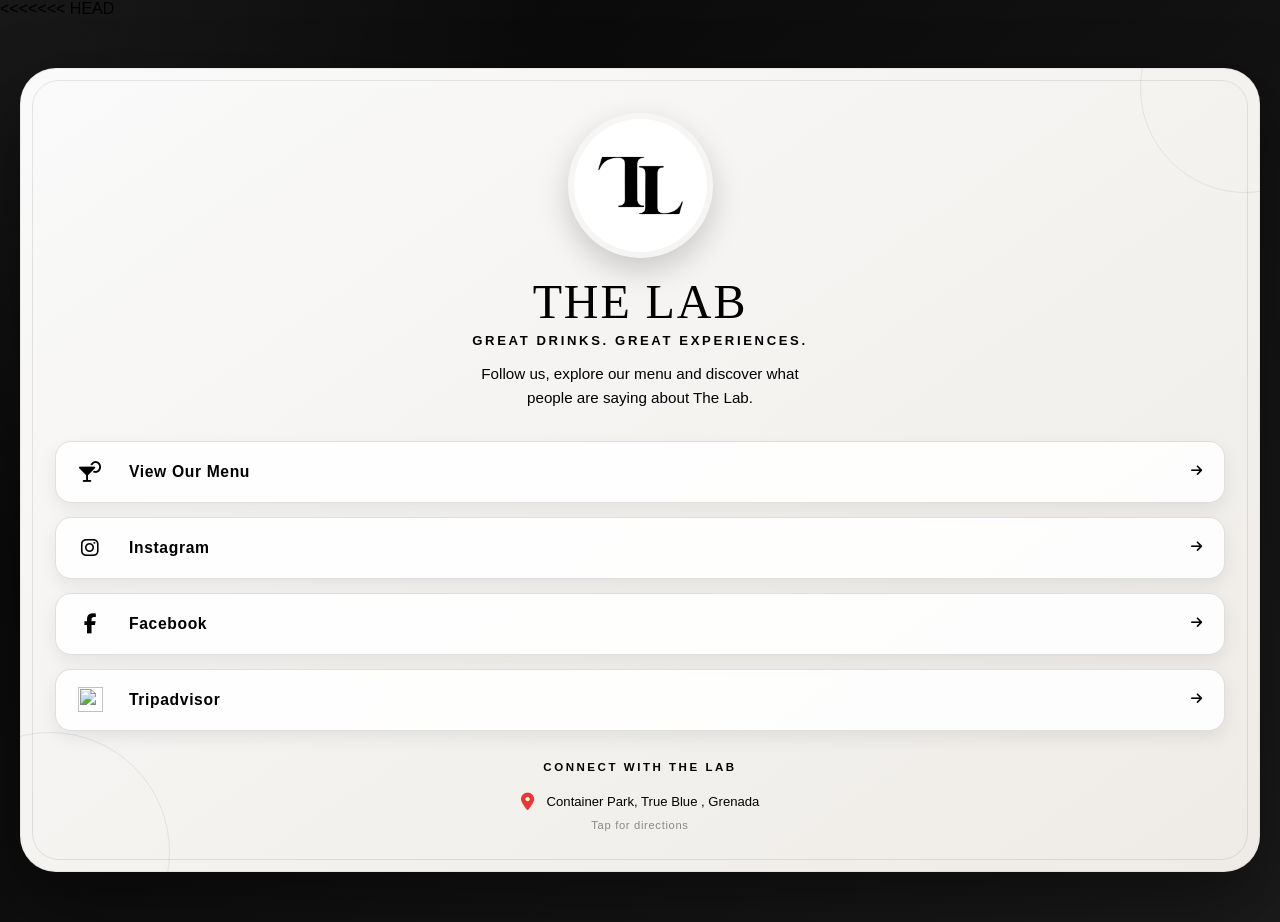
==== commit 95e499c0: "Remove duplicate" ====
--- a/index.html
+++ b/index.html
@@ -156,163 +156,5 @@
     </main>
 
 </body>
-=======
-<!DOCTYPE html>
-<html lang="en">
-<head>
-    <meta charset="UTF-8">
 
-    <meta
-        name="viewport"
-        content="width=device-width, initial-scale=1.0"
-    >
-
-    <meta
-        name="description"
-        content="Connect with The Lab on Facebook, Instagram and Tripadvisor, or view our menu."
-    >
-
-    <title>The Lab | Connect With Us</title>
-
-    <link rel="stylesheet" href="style.css">
-
-    <!-- Font Awesome icons -->
-    <link
-        rel="stylesheet"
-        href="https://cdnjs.cloudflare.com/ajax/libs/font-awesome/6.7.2/css/all.min.css"
-    >
-</head>
-
-<body>
-
-    <main class="page-container">
-
-        <section class="profile-card">
-
-            <div class="decorative-circle circle-one"></div>
-            <div class="decorative-circle circle-two"></div>
-
-            <header class="profile-header">
-
-                <div class="logo-container">
-                    <img
-                        src="images/the-lab-logo.png"
-                        alt="The Lab logo"
-                        class="profile-logo"
-                    >
-                </div>
-
-                <h1>The Lab</h1>
-
-                <p class="tagline">
-                    Great drinks. Great experiences.
-                </p>
-
-                <p class="intro">
-                    Follow us, explore our menu and discover what people
-                    are saying about The Lab.
-                </p>
-
-            </header>
-
-            <nav class="social-links" aria-label="The Lab links">
-                <!-- Replace menu.html with your menu page or PDF link -->
-                <a
-                    href="menu.html"
-                    class="social-link menu-link"
-                >
-                    <span class="icon-container">
-                        <i class="fa-solid fa-martini-glass-citrus"></i>
-                    </span>
-
-                    <span class="link-text">View Our Menu</span>
-
-                    <i class="fa-solid fa-arrow-right arrow-icon"></i>
-                </a>         
-                       
-                <!-- Replace the URL below with your Instagram link -->
-                <a
-                    href="https://www.instagram.com/YOUR-PAGE"
-                    class="social-link instagram-link"
-                    target="_blank"
-                    rel="noopener noreferrer"
-                >
-                    <span class="icon-container">
-                        <i class="fa-brands fa-instagram"></i>
-                    </span>
-
-                    <span class="link-text">Instagram</span>
-
-                    <i class="fa-solid fa-arrow-right arrow-icon"></i>
-                </a>
-                <!-- Replace the URL below with your Facebook link -->
-                <a
-                    href="https://www.facebook.com/YOUR-PAGE"
-                    class="social-link facebook-link"
-                    target="_blank"
-                    rel="noopener noreferrer"
-                >
-                    <span class="icon-container">
-                        <i class="fa-brands fa-facebook-f"></i>
-                    </span>
-
-                    <span class="link-text">Facebook</span>
-
-                    <i class="fa-solid fa-arrow-right arrow-icon"></i>
-                </a>
-
-
-
-
-
-                <!-- Replace the URL below with your Tripadvisor link -->
-                <a
-                    href="https://www.tripadvisor.com/YOUR-PAGE"
-                    class="social-link tripadvisor-link"
-                    target="_blank"
-                    rel="noopener noreferrer"
-                >
-                    <span class="icon-container">
-                       <img
-    src="https://cdn.simpleicons.org/tripadvisor/000000"
-    alt=""
-    class="tripadvisor-icon"
->
-                    </span>
-
-                    <span class="link-text">Tripadvisor</span>
-
-                    <i class="fa-solid fa-arrow-right arrow-icon"></i>
-                </a>
-
-            </nav>
-
-            <footer class="profile-footer">
-
-                <p>Connect with The Lab</p>
-
-              <a
-    href="https://www.google.com/maps/search/?api=1&query=True+Blue+Container+Park+Grenada"
-    class="location-link"
-    target="_blank"
-    rel="noopener noreferrer"
-    aria-label="Open The Lab location in Google Maps"
->
-    <i class="fa-solid fa-location-dot"></i>
-
-    <span>
-       Container Park, True Blue , Grenada
-    </span>
-
-    <small>Tap for directions</small>
-</a>
-
-            </footer>
-
-        </section>
-
-    </main>
-
-</body>
->>>>>>> c0050aa2c1f8cafaac946dca8f5a4102321a4441
 </html>
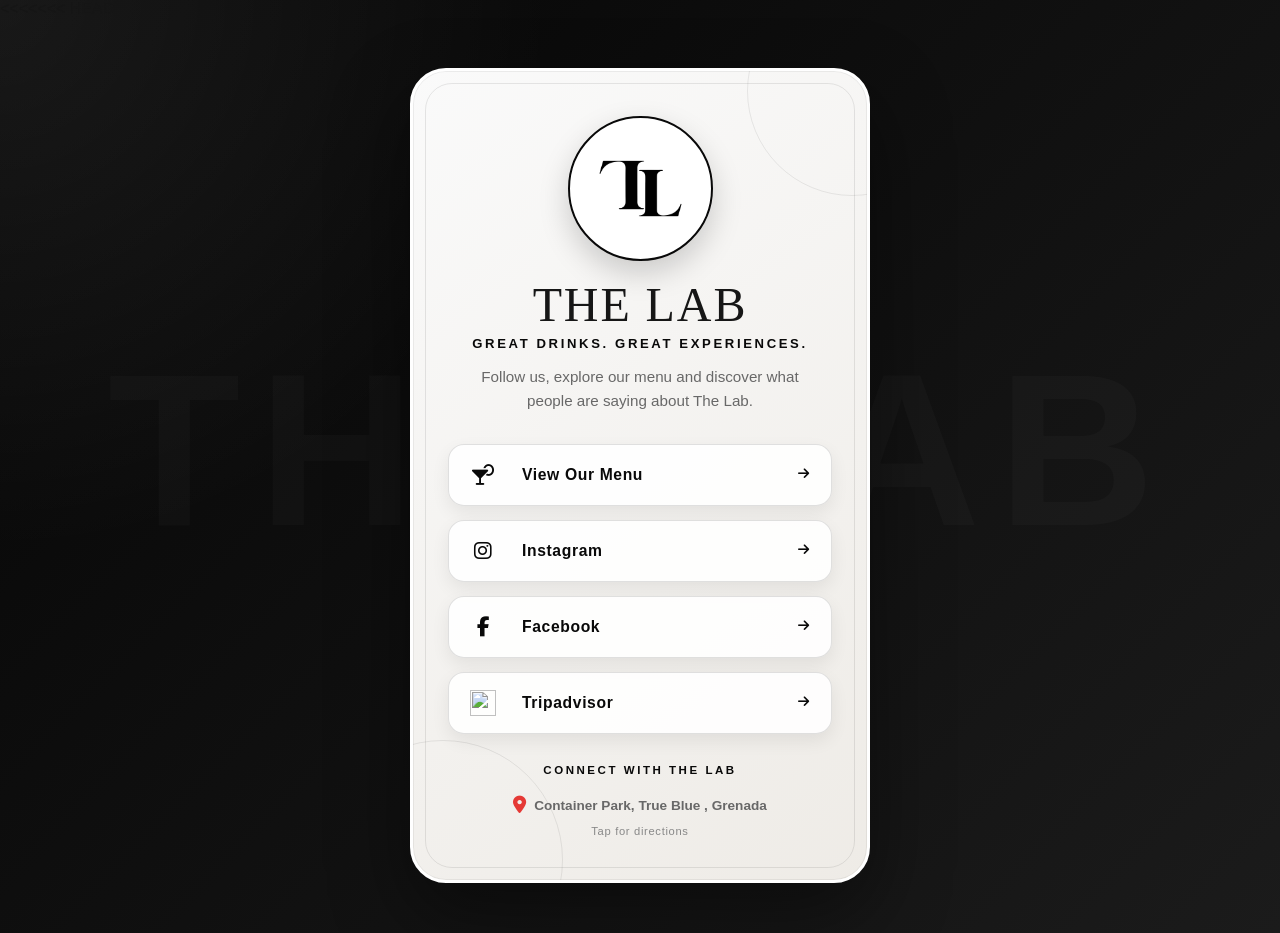
==== commit a85b0191: "Updated location" ====
--- a/index.html
+++ b/index.html
@@ -134,7 +134,7 @@
                 <p>Connect with The Lab</p>
 
               <a
-    href="https://www.google.com/maps/search/?api=1&query=True+Blue+Container+Park+Grenada"
+    href="https://maps.app.goo.gl/CjwxAjfanmUQMc1AA"
     class="location-link"
     target="_blank"
     rel="noopener noreferrer"
--- a/style.css
+++ b/style.css
@@ -1,6 +1,5 @@
-<<<<<<< HEAD
-/* =========================================
-   THE LAB LINK PAGE
+/* =========================================
+   THE LAB – COMPLETE WEBSITE STYLES
    ========================================= */
 
 :root {
@@ -13,6 +12,7 @@
 
     --facebook-blue: #1877f2;
     --tripadvisor-green: #34e0a1;
+    --location-red: #e53935;
 
     --card-width: 460px;
     --transition: 0.3s ease;
@@ -20,10 +20,12 @@
 
 
 /* =========================================
-   BASIC RESET
-   ========================================= */
-
-* {
+   RESET
+   ========================================= */
+
+*,
+*::before,
+*::after {
     box-sizing: border-box;
     margin: 0;
     padding: 0;
@@ -35,8 +37,10 @@
 
 body {
     min-height: 100vh;
+
+    color: var(--soft-black);
     font-family: Arial, Helvetica, sans-serif;
-    color: var(--soft-black);
+
     background:
         radial-gradient(
             circle at top left,
@@ -50,6 +54,10 @@
         );
 }
 
+img {
+    max-width: 100%;
+}
+
 
 /* =========================================
    PAGE CONTAINER
@@ -57,31 +65,37 @@
 
 .page-container {
     position: relative;
+
     display: flex;
     align-items: center;
     justify-content: center;
+
     min-height: 100vh;
     padding: 50px 20px;
+
     overflow: hidden;
 }
 
 
-/* Background decorative text */
+/* Decorative background wording */
 
 .page-container::before {
     content: "THE LAB";
+
     position: fixed;
     top: 50%;
     left: 50%;
     z-index: 0;
 
     color: rgba(255, 255, 255, 0.025);
+
     font-size: clamp(5rem, 17vw, 15rem);
     font-weight: 900;
     letter-spacing: 0.08em;
     white-space: nowrap;
 
     transform: translate(-50%, -50%);
+
     pointer-events: none;
 }
 
@@ -116,10 +130,11 @@
 }
 
 
-/* Inner decorative line */
+/* Decorative inner border */
 
 .profile-card::before {
     content: "";
+
     position: absolute;
     inset: 12px;
 
@@ -136,14 +151,17 @@
 
 .decorative-circle {
     position: absolute;
+
     border: 1px solid rgba(0, 0, 0, 0.08);
     border-radius: 50%;
+
     pointer-events: none;
 }
 
 .circle-one {
     top: -85px;
     right: -90px;
+
     width: 210px;
     height: 210px;
 }
@@ -151,6 +169,7 @@
 .circle-two {
     bottom: -100px;
     left: -90px;
+
     width: 240px;
     height: 240px;
 }
@@ -163,6 +182,7 @@
 .profile-header {
     position: relative;
     z-index: 2;
+
     text-align: center;
 }
 
@@ -173,10 +193,12 @@
 
     width: 145px;
     height: 145px;
+
     margin-bottom: 20px;
     padding: 6px;
 
     background: var(--white);
+
     border: 2px solid var(--black);
     border-radius: 50%;
 
@@ -185,6 +207,7 @@
 
 .profile-logo {
     display: block;
+
     width: 100%;
     height: 100%;
 
@@ -207,6 +230,7 @@
     margin-bottom: 14px;
 
     color: var(--black);
+
     font-size: 0.82rem;
     font-weight: 700;
     letter-spacing: 0.2em;
@@ -218,13 +242,14 @@
     margin: 0 auto 30px;
 
     color: var(--text-grey);
+
     font-size: 0.95rem;
     line-height: 1.6;
 }
 
 
 /* =========================================
-   SOCIAL LINKS
+   SOCIAL LINKS CONTAINER
    ========================================= */
 
 .social-links {
@@ -236,11 +261,16 @@
     gap: 14px;
 }
 
+
+/* =========================================
+   GENERAL SOCIAL BUTTON
+   ========================================= */
+
 .social-link {
     position: relative;
 
     display: grid;
-    grid-template-columns: 48px 1fr 30px;
+    grid-template-columns: 48px minmax(0, 1fr) 30px;
     align-items: center;
 
     width: 100%;
@@ -251,6 +281,7 @@
     text-decoration: none;
 
     background: rgba(255, 255, 255, 0.88);
+
     border: 1px solid rgba(0, 0, 0, 0.12);
     border-radius: 16px;
 
@@ -264,7 +295,16 @@
         transform var(--transition);
 }
 
-.icon-container {
+
+/* =========================================
+   SOCIAL ICON POSITIONING
+   Keeps all icons on the left
+   ========================================= */
+
+.social-link .icon-container {
+    grid-column: 1;
+    grid-row: 1;
+
     display: flex;
     align-items: center;
     justify-content: center;
@@ -272,7 +312,9 @@
     width: 42px;
     height: 42px;
 
+    color: var(--black);
     font-size: 1.25rem;
+
     border-radius: 12px;
 
     transition:
@@ -281,36 +323,65 @@
         transform var(--transition);
 }
 
-.link-text {
+
+/* =========================================
+   LINK TEXT POSITIONING
+   ========================================= */
+
+.social-link .link-text {
+    grid-column: 2;
+    grid-row: 1;
+
+    min-width: 0;
     padding: 0 12px;
+
+    overflow: hidden;
 
     font-size: 0.98rem;
     font-weight: 700;
     letter-spacing: 0.04em;
-}
-
-.arrow-icon {
+    text-align: left;
+    text-overflow: ellipsis;
+    white-space: nowrap;
+}
+
+
+/* =========================================
+   ARROW POSITIONING
+   Keeps arrows on the right
+   ========================================= */
+
+.social-link .arrow-icon {
+    grid-column: 3;
+    grid-row: 1;
     justify-self: center;
+
     font-size: 0.8rem;
 
     transition: transform var(--transition);
 }
 
 
-/* General hover movement */
+/* =========================================
+   GENERAL BUTTON HOVER
+   ========================================= */
 
 .social-link:hover,
 .social-link:focus-visible {
     color: var(--white);
+
     border-color: transparent;
 
     box-shadow: 0 12px 25px rgba(0, 0, 0, 0.18);
+
     transform: translateY(-3px);
 }
 
 .social-link:hover .icon-container,
 .social-link:focus-visible .icon-container {
+    color: inherit;
     background: rgba(255, 255, 255, 0.18);
+
     transform: scale(1.05);
 }
 
@@ -321,21 +392,24 @@
 
 
 /* =========================================
-   FACEBOOK HOVER
+   FACEBOOK
    ========================================= */
 
 .facebook-link:hover,
 .facebook-link:focus-visible {
+    color: var(--white);
     background: var(--facebook-blue);
 }
 
 
 /* =========================================
-   INSTAGRAM HOVER
+   INSTAGRAM
    ========================================= */
 
 .instagram-link:hover,
 .instagram-link:focus-visible {
+    color: var(--white);
+
     background:
         linear-gradient(
             135deg,
@@ -351,7 +425,7 @@
 
 
 /* =========================================
-   MENU HOVER
+   DRINKS MENU
    ========================================= */
 
 .menu-link:hover,
@@ -362,8 +436,21 @@
 
 
 /* =========================================
-   TRIPADVISOR HOVER
-   ========================================= */
+   TRIPADVISOR
+   ========================================= */
+
+.tripadvisor-icon {
+    display: block;
+
+    width: 26px;
+    height: 26px;
+
+    object-fit: contain;
+
+    transition:
+        filter var(--transition),
+        transform var(--transition);
+}
 
 .tripadvisor-link:hover,
 .tripadvisor-link:focus-visible {
@@ -377,6 +464,11 @@
     background: rgba(255, 255, 255, 0.45);
 }
 
+.tripadvisor-link:hover .tripadvisor-icon,
+.tripadvisor-link:focus-visible .tripadvisor-icon {
+    transform: scale(1.08);
+}
+
 
 /* =========================================
    KEYBOARD ACCESSIBILITY
@@ -397,31 +489,112 @@
     z-index: 2;
 
     margin-top: 30px;
+
     text-align: center;
 }
 
-.profile-footer p {
+.profile-footer > p {
     margin-bottom: 9px;
 
     color: var(--black);
+
     font-size: 0.72rem;
     font-weight: 700;
     letter-spacing: 0.22em;
     text-transform: uppercase;
 }
 
-.profile-footer span {
+
+/* =========================================
+   CLICKABLE BUSINESS LOCATION
+   ========================================= */
+
+.location-link {
+    display: inline-flex;
+    align-items: center;
+    justify-content: center;
+    gap: 8px;
+    flex-wrap: wrap;
+
+    max-width: 100%;
+    padding: 10px 15px;
+
     color: var(--text-grey);
-    font-size: 0.82rem;
-}
-
-.profile-footer i {
-    margin-right: 5px;
-}
-
-
-/* =========================================
-   TABLET AND SMALL LAPTOPS
+
+    font-size: 0.85rem;
+    line-height: 1.4;
+    text-align: center;
+    text-decoration: none;
+
+    border: 1px solid transparent;
+    border-radius: 12px;
+
+    transition:
+        color var(--transition),
+        background var(--transition),
+        border-color var(--transition),
+        box-shadow var(--transition),
+        transform var(--transition);
+}
+
+.location-link i {
+    color: var(--location-red);
+    font-size: 1.1rem;
+
+    transition:
+        color var(--transition),
+        transform var(--transition);
+}
+
+.location-link span {
+    color: inherit;
+    font-size: 0.85rem;
+    font-weight: 600;
+}
+
+.location-link small {
+    flex-basis: 100%;
+
+    margin-top: 1px;
+
+    color: #888888;
+
+    font-size: 0.7rem;
+    letter-spacing: 0.06em;
+
+    transition: color var(--transition);
+}
+
+.location-link:hover,
+.location-link:focus-visible {
+    color: var(--white);
+    background: var(--black);
+    border-color: var(--black);
+
+    box-shadow: 0 8px 18px rgba(0, 0, 0, 0.16);
+
+    transform: translateY(-2px);
+}
+
+.location-link:hover i,
+.location-link:focus-visible i {
+    color: #ff4d4d;
+    transform: scale(1.1);
+}
+
+.location-link:hover small,
+.location-link:focus-visible small {
+    color: #dddddd;
+}
+
+.location-link:focus-visible {
+    outline: 3px solid var(--black);
+    outline-offset: 3px;
+}
+
+
+/* =========================================
+   TABLETS AND SMALL LAPTOPS
    ========================================= */
 
 @media (max-width: 768px) {
@@ -432,7 +605,12 @@
     .profile-card {
         max-width: 430px;
         padding: 38px 28px 26px;
+
         border-radius: 30px;
+    }
+
+    .profile-card::before {
+        border-radius: 22px;
     }
 
     .logo-container {
@@ -453,11 +631,13 @@
 @media (max-width: 480px) {
     .page-container {
         align-items: flex-start;
+
         padding: 14px 10px;
     }
 
     .profile-card {
         min-height: calc(100vh - 28px);
+
         padding: 32px 18px 24px;
 
         border-width: 2px;
@@ -466,12 +646,14 @@
 
     .profile-card::before {
         inset: 8px;
+
         border-radius: 19px;
     }
 
     .logo-container {
         width: 112px;
         height: 112px;
+
         margin-bottom: 16px;
     }
 
@@ -487,6 +669,7 @@
     .intro {
         margin-bottom: 24px;
         padding: 0 8px;
+
         font-size: 0.87rem;
     }
 
@@ -495,25 +678,38 @@
     }
 
     .social-link {
-        grid-template-columns: 43px 1fr 24px;
+        grid-template-columns: 43px minmax(0, 1fr) 24px;
+
         min-height: 57px;
         padding: 6px 10px;
+
         border-radius: 14px;
     }
 
-    .icon-container {
+    .social-link .icon-container {
         width: 38px;
         height: 38px;
+
         font-size: 1.1rem;
     }
 
-    .link-text {
+    .social-link .link-text {
         padding: 0 9px;
+
         font-size: 0.9rem;
+    }
+
+    .tripadvisor-icon {
+        width: 24px;
+        height: 24px;
     }
 
     .profile-footer {
         margin-top: 24px;
+    }
+
+    .location-link {
+        padding: 9px 10px;
     }
 }
 
@@ -532,8 +728,12 @@
         font-size: 2rem;
     }
 
-    .link-text {
+    .social-link .link-text {
         font-size: 0.84rem;
+    }
+
+    .location-link span {
+        font-size: 0.78rem;
     }
 }
 
@@ -549,716 +749,4 @@
         scroll-behavior: auto !important;
         transition: none !important;
     }
-}
-
-/* =========================================
-   CLICKABLE BUSINESS LOCATION
-   ========================================= */
-
-.location-link {
-    display: inline-flex;
-    align-items: center;
-    justify-content: center;
-    gap: 8px;
-    flex-wrap: wrap;
-
-    padding: 10px 15px;
-
-    color: var(--text-grey);
-    font-size: 0.85rem;
-    text-decoration: none;
-
-    border: 1px solid transparent;
-    border-radius: 12px;
-
-    transition:
-        color var(--transition),
-        background var(--transition),
-        border-color var(--transition),
-        transform var(--transition);
-}
-
-.location-link i {
-    color: #e53935;
-    font-size: 1.1rem;
-}
-
-.location-link small {
-    width: 100%;
-    margin-top: 1px;
-
-    color: #888888;
-    font-size: 0.7rem;
-    letter-spacing: 0.06em;
-}
-
-.location-link:hover,
-.location-link:focus-visible {
-    color: var(--white);
-    background: var(--black);
-    border-color: var(--black);
-    transform: translateY(-2px);
-}
-
-.location-link:hover i,
-.location-link:focus-visible i {
-    color: #ff4d4d;
-}
-
-.location-link:hover small,
-.location-link:focus-visible small {
-    color: #dddddd;
-}
-
-.location-link:focus-visible {
-    outline: 3px solid var(--black);
-    outline-offset: 3px;
-}
-
-.tripadvisor-icon {
-    display: block;
-    width: 25px;
-    height: 25px;
-    object-fit: contain;
-
-    transition:
-        transform var(--transition),
-        filter var(--transition);
-}
-
-.tripadvisor-link:hover .tripadvisor-icon,
-.tripadvisor-link:focus-visible .tripadvisor-icon {
-    transform: scale(1.08);
-=======
-/* =========================================
-   THE LAB LINK PAGE
-   ========================================= */
-
-:root {
-    --black: #090909;
-    --soft-black: #161616;
-    --white: #ffffff;
-    --cream: #f6f3ee;
-    --light-grey: #eeeeee;
-    --text-grey: #686868;
-
-    --facebook-blue: #1877f2;
-    --tripadvisor-green: #34e0a1;
-
-    --card-width: 460px;
-    --transition: 0.3s ease;
-}
-
-
-/* =========================================
-   BASIC RESET
-   ========================================= */
-
-* {
-    box-sizing: border-box;
-    margin: 0;
-    padding: 0;
-}
-
-html {
-    scroll-behavior: smooth;
-}
-
-body {
-    min-height: 100vh;
-    font-family: Arial, Helvetica, sans-serif;
-    color: var(--soft-black);
-    background:
-        radial-gradient(
-            circle at top left,
-            rgba(255, 255, 255, 0.08),
-            transparent 35%
-        ),
-        linear-gradient(
-            135deg,
-            #050505,
-            #1b1b1b
-        );
-}
-
-
-/* =========================================
-   PAGE CONTAINER
-   ========================================= */
-
-.page-container {
-    position: relative;
-    display: flex;
-    align-items: center;
-    justify-content: center;
-    min-height: 100vh;
-    padding: 50px 20px;
-    overflow: hidden;
-}
-
-
-/* Background decorative text */
-
-.page-container::before {
-    content: "THE LAB";
-    position: fixed;
-    top: 50%;
-    left: 50%;
-    z-index: 0;
-
-    color: rgba(255, 255, 255, 0.025);
-    font-size: clamp(5rem, 17vw, 15rem);
-    font-weight: 900;
-    letter-spacing: 0.08em;
-    white-space: nowrap;
-
-    transform: translate(-50%, -50%);
-    pointer-events: none;
-}
-
-
-/* =========================================
-   PROFILE CARD
-   ========================================= */
-
-.profile-card {
-    position: relative;
-    z-index: 1;
-
-    width: 100%;
-    max-width: var(--card-width);
-    padding: 45px 35px 30px;
-
-    background:
-        linear-gradient(
-            145deg,
-            rgba(255, 255, 255, 0.98),
-            rgba(243, 240, 235, 0.98)
-        );
-
-    border: 3px solid var(--white);
-    border-radius: 36px;
-
-    box-shadow:
-        0 30px 80px rgba(0, 0, 0, 0.45),
-        inset 0 0 0 1px rgba(0, 0, 0, 0.06);
-
-    overflow: hidden;
-}
-
-
-/* Inner decorative line */
-
-.profile-card::before {
-    content: "";
-    position: absolute;
-    inset: 12px;
-
-    border: 1px solid rgba(0, 0, 0, 0.09);
-    border-radius: 27px;
-
-    pointer-events: none;
-}
-
-
-/* =========================================
-   DECORATIVE CIRCLES
-   ========================================= */
-
-.decorative-circle {
-    position: absolute;
-    border: 1px solid rgba(0, 0, 0, 0.08);
-    border-radius: 50%;
-    pointer-events: none;
-}
-
-.circle-one {
-    top: -85px;
-    right: -90px;
-    width: 210px;
-    height: 210px;
-}
-
-.circle-two {
-    bottom: -100px;
-    left: -90px;
-    width: 240px;
-    height: 240px;
-}
-
-
-/* =========================================
-   PROFILE HEADER
-   ========================================= */
-
-.profile-header {
-    position: relative;
-    z-index: 2;
-    text-align: center;
-}
-
-.logo-container {
-    display: inline-flex;
-    align-items: center;
-    justify-content: center;
-
-    width: 145px;
-    height: 145px;
-    margin-bottom: 20px;
-    padding: 6px;
-
-    background: var(--white);
-    border: 2px solid var(--black);
-    border-radius: 50%;
-
-    box-shadow: 0 12px 30px rgba(0, 0, 0, 0.18);
-}
-
-.profile-logo {
-    display: block;
-    width: 100%;
-    height: 100%;
-
-    object-fit: cover;
-    border-radius: 50%;
-}
-
-.profile-header h1 {
-    margin-bottom: 7px;
-
-    font-family: Georgia, "Times New Roman", serif;
-    font-size: 3rem;
-    font-weight: 500;
-    letter-spacing: 0.04em;
-    line-height: 1;
-    text-transform: uppercase;
-}
-
-.tagline {
-    margin-bottom: 14px;
-
-    color: var(--black);
-    font-size: 0.82rem;
-    font-weight: 700;
-    letter-spacing: 0.2em;
-    text-transform: uppercase;
-}
-
-.intro {
-    max-width: 335px;
-    margin: 0 auto 30px;
-
-    color: var(--text-grey);
-    font-size: 0.95rem;
-    line-height: 1.6;
-}
-
-
-/* =========================================
-   SOCIAL LINKS
-   ========================================= */
-
-.social-links {
-    position: relative;
-    z-index: 2;
-
-    display: flex;
-    flex-direction: column;
-    gap: 14px;
-}
-
-.social-link {
-    position: relative;
-
-    display: grid;
-    grid-template-columns: 48px 1fr 30px;
-    align-items: center;
-
-    width: 100%;
-    min-height: 62px;
-    padding: 7px 13px;
-
-    color: var(--black);
-    text-decoration: none;
-
-    background: rgba(255, 255, 255, 0.88);
-    border: 1px solid rgba(0, 0, 0, 0.12);
-    border-radius: 16px;
-
-    box-shadow: 0 7px 18px rgba(0, 0, 0, 0.07);
-
-    transition:
-        color var(--transition),
-        background var(--transition),
-        border-color var(--transition),
-        box-shadow var(--transition),
-        transform var(--transition);
-}
-
-.icon-container {
-    display: flex;
-    align-items: center;
-    justify-content: center;
-
-    width: 42px;
-    height: 42px;
-
-    font-size: 1.25rem;
-    border-radius: 12px;
-
-    transition:
-        color var(--transition),
-        background var(--transition),
-        transform var(--transition);
-}
-
-.link-text {
-    padding: 0 12px;
-
-    font-size: 0.98rem;
-    font-weight: 700;
-    letter-spacing: 0.04em;
-}
-
-.arrow-icon {
-    justify-self: center;
-    font-size: 0.8rem;
-
-    transition: transform var(--transition);
-}
-
-
-/* General hover movement */
-
-.social-link:hover,
-.social-link:focus-visible {
-    color: var(--white);
-    border-color: transparent;
-
-    box-shadow: 0 12px 25px rgba(0, 0, 0, 0.18);
-    transform: translateY(-3px);
-}
-
-.social-link:hover .icon-container,
-.social-link:focus-visible .icon-container {
-    background: rgba(255, 255, 255, 0.18);
-    transform: scale(1.05);
-}
-
-.social-link:hover .arrow-icon,
-.social-link:focus-visible .arrow-icon {
-    transform: translateX(4px);
-}
-
-
-/* =========================================
-   FACEBOOK HOVER
-   ========================================= */
-
-.facebook-link:hover,
-.facebook-link:focus-visible {
-    background: var(--facebook-blue);
-}
-
-
-/* =========================================
-   INSTAGRAM HOVER
-   ========================================= */
-
-.instagram-link:hover,
-.instagram-link:focus-visible {
-    background:
-        linear-gradient(
-            135deg,
-            #405de6 0%,
-            #5851db 18%,
-            #833ab4 36%,
-            #c13584 54%,
-            #e1306c 68%,
-            #fd1d1d 82%,
-            #f77737 100%
-        );
-}
-
-
-/* =========================================
-   MENU HOVER
-   ========================================= */
-
-.menu-link:hover,
-.menu-link:focus-visible {
-    color: var(--white);
-    background: var(--black);
-}
-
-
-/* =========================================
-   TRIPADVISOR HOVER
-   ========================================= */
-
-.tripadvisor-link:hover,
-.tripadvisor-link:focus-visible {
-    color: var(--black);
-    background: var(--tripadvisor-green);
-}
-
-.tripadvisor-link:hover .icon-container,
-.tripadvisor-link:focus-visible .icon-container {
-    color: var(--black);
-    background: rgba(255, 255, 255, 0.45);
-}
-
-
-/* =========================================
-   KEYBOARD ACCESSIBILITY
-   ========================================= */
-
-.social-link:focus-visible {
-    outline: 3px solid var(--black);
-    outline-offset: 4px;
-}
-
-
-/* =========================================
-   FOOTER
-   ========================================= */
-
-.profile-footer {
-    position: relative;
-    z-index: 2;
-
-    margin-top: 30px;
-    text-align: center;
-}
-
-.profile-footer p {
-    margin-bottom: 9px;
-
-    color: var(--black);
-    font-size: 0.72rem;
-    font-weight: 700;
-    letter-spacing: 0.22em;
-    text-transform: uppercase;
-}
-
-.profile-footer span {
-    color: var(--text-grey);
-    font-size: 0.82rem;
-}
-
-.profile-footer i {
-    margin-right: 5px;
-}
-
-
-/* =========================================
-   TABLET AND SMALL LAPTOPS
-   ========================================= */
-
-@media (max-width: 768px) {
-    .page-container {
-        padding: 30px 16px;
-    }
-
-    .profile-card {
-        max-width: 430px;
-        padding: 38px 28px 26px;
-        border-radius: 30px;
-    }
-
-    .logo-container {
-        width: 130px;
-        height: 130px;
-    }
-
-    .profile-header h1 {
-        font-size: 2.6rem;
-    }
-}
-
-
-/* =========================================
-   MOBILE PHONES
-   ========================================= */
-
-@media (max-width: 480px) {
-    .page-container {
-        align-items: flex-start;
-        padding: 14px 10px;
-    }
-
-    .profile-card {
-        min-height: calc(100vh - 28px);
-        padding: 32px 18px 24px;
-
-        border-width: 2px;
-        border-radius: 25px;
-    }
-
-    .profile-card::before {
-        inset: 8px;
-        border-radius: 19px;
-    }
-
-    .logo-container {
-        width: 112px;
-        height: 112px;
-        margin-bottom: 16px;
-    }
-
-    .profile-header h1 {
-        font-size: 2.25rem;
-    }
-
-    .tagline {
-        font-size: 0.7rem;
-        letter-spacing: 0.14em;
-    }
-
-    .intro {
-        margin-bottom: 24px;
-        padding: 0 8px;
-        font-size: 0.87rem;
-    }
-
-    .social-links {
-        gap: 11px;
-    }
-
-    .social-link {
-        grid-template-columns: 43px 1fr 24px;
-        min-height: 57px;
-        padding: 6px 10px;
-        border-radius: 14px;
-    }
-
-    .icon-container {
-        width: 38px;
-        height: 38px;
-        font-size: 1.1rem;
-    }
-
-    .link-text {
-        padding: 0 9px;
-        font-size: 0.9rem;
-    }
-
-    .profile-footer {
-        margin-top: 24px;
-    }
-}
-
-
-/* =========================================
-   VERY SMALL MOBILE PHONES
-   ========================================= */
-
-@media (max-width: 350px) {
-    .profile-card {
-        padding-right: 14px;
-        padding-left: 14px;
-    }
-
-    .profile-header h1 {
-        font-size: 2rem;
-    }
-
-    .link-text {
-        font-size: 0.84rem;
-    }
-}
-
-
-/* =========================================
-   REDUCED-MOTION ACCESSIBILITY
-   ========================================= */
-
-@media (prefers-reduced-motion: reduce) {
-    *,
-    *::before,
-    *::after {
-        scroll-behavior: auto !important;
-        transition: none !important;
-    }
-}
-
-/* =========================================
-   CLICKABLE BUSINESS LOCATION
-   ========================================= */
-
-.location-link {
-    display: inline-flex;
-    align-items: center;
-    justify-content: center;
-    gap: 8px;
-    flex-wrap: wrap;
-
-    padding: 10px 15px;
-
-    color: var(--text-grey);
-    font-size: 0.85rem;
-    text-decoration: none;
-
-    border: 1px solid transparent;
-    border-radius: 12px;
-
-    transition:
-        color var(--transition),
-        background var(--transition),
-        border-color var(--transition),
-        transform var(--transition);
-}
-
-.location-link i {
-    color: #e53935;
-    font-size: 1.1rem;
-}
-
-.location-link small {
-    width: 100%;
-    margin-top: 1px;
-
-    color: #888888;
-    font-size: 0.7rem;
-    letter-spacing: 0.06em;
-}
-
-.location-link:hover,
-.location-link:focus-visible {
-    color: var(--white);
-    background: var(--black);
-    border-color: var(--black);
-    transform: translateY(-2px);
-}
-
-.location-link:hover i,
-.location-link:focus-visible i {
-    color: #ff4d4d;
-}
-
-.location-link:hover small,
-.location-link:focus-visible small {
-    color: #dddddd;
-}
-
-.location-link:focus-visible {
-    outline: 3px solid var(--black);
-    outline-offset: 3px;
-}
-
-.tripadvisor-icon {
-    display: block;
-    width: 25px;
-    height: 25px;
-    object-fit: contain;
-
-    transition:
-        transform var(--transition),
-        filter var(--transition);
-}
-
-.tripadvisor-link:hover .tripadvisor-icon,
-.tripadvisor-link:focus-visible .tripadvisor-icon {
-    transform: scale(1.08);
->>>>>>> c0050aa2c1f8cafaac946dca8f5a4102321a4441
 }
